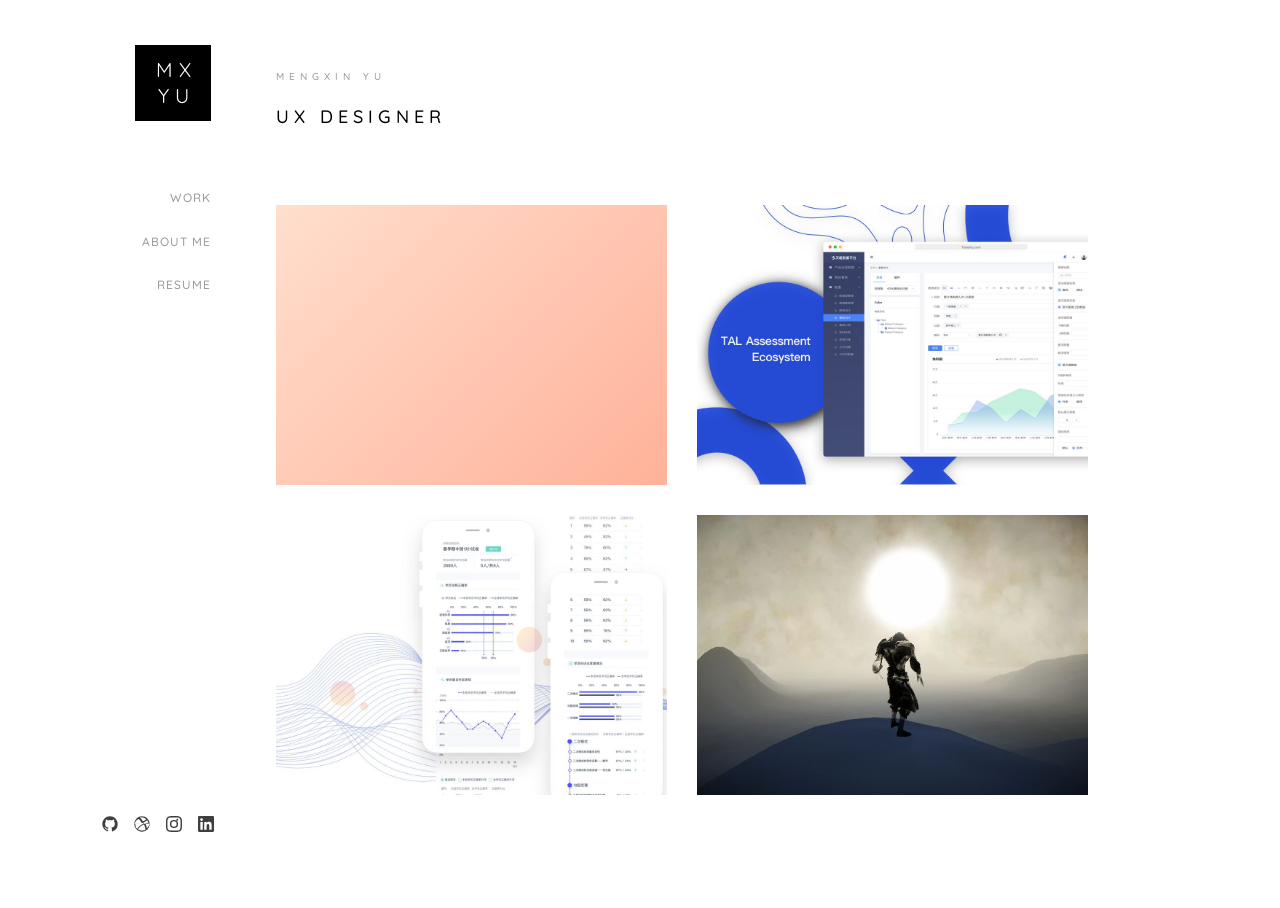
==== index.html @ b4f890c7 "Initial commit Static portfolio site: work grid, about, resume, and case studies (TAL Assessment Eco" ====
<!DOCTYPE HTML>
<html lang="en">
<head>
	<meta charset="utf-8">
	<meta name="viewport" content="width=device-width, initial-scale=1">
	<title>Mengxin Yu — UX Designer</title>
	<meta name="description" content="Mengxin Yu — UX Designer &amp; Researcher. Portfolio of product, UX and interaction design work.">
	<meta name="robots" content="noindex, nofollow">

	<!-- Open Graph / Twitter -->
	<meta property="og:title" content="Mengxin Yu — UX Designer">
	<meta property="og:site_name" content="Mengxin Yu">
	<meta property="og:description" content="Portfolio of product, UX and interaction design work.">
	<meta name="twitter:card" content="summary">

	<!--
		CRITICAL LOADER STYLES — inlined on purpose.
	
		Every ordinary stylesheet link blocks first paint. When the loader was
		styled by one, the curtain could not appear until the very resources it
		exists to cover had already downloaded — so a slow connection produced a
		long blank white screen and *then* a loading animation, which is exactly
		backwards. Inlining this means the loader paints on the first frame with
		no network dependency at all.
	
		This is only the resting appearance. The exit sequence and reduced-motion
		rules live in assets/css/preloader.css, which loads asynchronously below
		and is always in place long before the curtain lifts.
	-->
	<style>
	.preloader{position:fixed;top:0;left:0;right:0;bottom:0;z-index:9999;display:flex;
	flex-direction:column;align-items:center;justify-content:center;background:#fff;
	opacity:0;visibility:hidden}
	.js-loading .preloader{opacity:1;visibility:visible}
	.preloader__mark{margin-bottom:22px;font-family:"Quicksand",Arial,sans-serif;
	font-size:10px;font-weight:500;letter-spacing:5px;text-transform:uppercase;color:#9a9a9a}
	.preloader__track{position:relative;width:240px;max-width:60vw;height:1px;
	background:rgba(0,0,0,.09);overflow:hidden}
	.preloader__bar{position:absolute;top:0;right:0;bottom:0;left:0;background:#111;
	transform:scaleX(0);transform-origin:center}
	.preloader__sheen{position:absolute;top:0;right:0;bottom:0;left:0;
	background:linear-gradient(90deg,transparent,rgba(0,0,0,.28),transparent);
	transform:translateX(-100%);animation:preSheen 1.6s ease-in-out infinite}
	@keyframes preSheen{to{transform:translateX(100%)}}
	</style>
	<script>
		/* Runs before the body is parsed, so the curtain is visible on the very
		   first frame. Added by JS so a browser without it never sees a curtain
		   it has no way to dismiss. */
		document.documentElement.classList.add('js', 'js-loading');
	</script>

	<link rel="icon" href="assets/images/site/weblogo.png" type="image/png">

	<!-- preconnect speeds up the Google Fonts request that follows -->
	<link rel="preconnect" href="https://fonts.googleapis.com">
	<link rel="preconnect" href="https://fonts.gstatic.com" crossorigin>
	<link href="https://fonts.googleapis.com/css?family=Quicksand:300,400,500,700&display=swap" rel="stylesheet" media="print" onload="this.media='all';this.onload=null">
		<noscript><link href="https://fonts.googleapis.com/css?family=Quicksand:300,400,500,700&display=swap" rel="stylesheet"></noscript>

	<!--
		STYLES
		Removed vs. the original template:
		- animate.css (72KB)  -> replaced by assets/css/animations.css (~1KB,
		  only the 4 keyframes this site actually triggers from site.js)
		- icomoon.css + Font Awesome CDN -> replaced by inline SVG icons in the
		  footer below, so the site no longer depends on an icon font at all
		  (the icomoon font files were missing from the project anyway, which
		  is why the Instagram/LinkedIn icons weren't showing up)
		- flexslider.css -> this page has no slider, was dead weight
	-->
	<link rel="stylesheet" href="assets/css/preloader.css" media="print" onload="this.media='all';this.onload=null">
		<noscript><link rel="stylesheet" href="assets/css/preloader.css"></noscript>
	<link rel="stylesheet" href="assets/css/grid.css" media="print" onload="this.media='all';this.onload=null">
		<noscript><link rel="stylesheet" href="assets/css/grid.css"></noscript>
	<link rel="stylesheet" href="assets/css/animations.css" media="print" onload="this.media='all';this.onload=null">
		<noscript><link rel="stylesheet" href="assets/css/animations.css"></noscript>
	<link rel="stylesheet" href="assets/css/site-nav.css" media="print" onload="this.media='all';this.onload=null">
		<noscript><link rel="stylesheet" href="assets/css/site-nav.css"></noscript>
	<link rel="stylesheet" href="assets/css/home.css" media="print" onload="this.media='all';this.onload=null">
		<noscript><link rel="stylesheet" href="assets/css/home.css"></noscript>

	<!--
		The work-grid images are preloaded at high priority: they're the
		first thing on the page, and preloader.js waits for all of them
		before lifting the curtain, so fetching them early directly
		shortens how long the loader is on screen.
	-->
	<link rel="preload" as="image" href="assets/images/site/Tianshu.jpg">
	<link rel="preload" as="image" href="assets/images/site/Zhikang.jpg">
	<link rel="preload" as="image" href="assets/images/site/Houyi.jpg">

	<script src="assets/js/preloader.js" defer></script>
</head>
<body>
	<!-- Site-wide loading animation. Styles: assets/css/preloader.css
	     Behaviour: assets/js/preloader.js -->
	<div class="preloader" role="status" aria-label="Loading">
		<span class="preloader__mark">Mengxin Yu</span>
		<div class="preloader__track">
			<div class="preloader__bar"></div>
			<div class="preloader__sheen"></div>
		</div>
	</div>

	<div id="colorlib-page">

		<!-- ============ MOBILE TOP BAR ============
			Only visible below 768px. It gives the hamburger something to
			live in and lets the sidebar below it animate its own height,
			which is what makes the menu unfold downward instead of
			sliding in from the left. -->
		<div class="site-bar">
			<a class="site-bar__logo" href="index.html"><span>MX</span><span>Yu</span></a>
			<button type="button" class="js-colorlib-nav-toggle colorlib-nav-toggle"
			        aria-label="Toggle menu" aria-expanded="false" aria-controls="colorlib-aside"><i></i></button>
		</div>

		<!-- ============ SIDEBAR ============ -->
		<aside id="colorlib-aside" role="complementary" class="js-fullheight">
			<h1 id="colorlib-logo"><a href="index.html"><span>MX</span><span>Yu</span></a></h1>
			<nav id="colorlib-main-menu" role="navigation">
				<ul>
					<li><a href="index.html">Work</a></li>
					<li><a href="about.html">About Me</a></li>
					<li><a href="resume.html">Resume</a></li>
				</ul>
			</nav>

			<div class="colorlib-footer">
				<ul>
					<!-- icons are inline SVG: no icon font / external CDN request needed -->
					<li><a href="https://github.com/MengxinYuu" target="_blank" rel="noopener" aria-label="GitHub">
						<svg viewBox="0 0 24 24" width="16" height="16" fill="currentColor" aria-hidden="true"><path d="M12 .5C5.65.5.5 5.65.5 12c0 5.1 3.29 9.42 7.86 10.96.57.1.78-.25.78-.55 0-.27-.01-1.15-.02-2.09-3.2.7-3.88-1.36-3.88-1.36-.52-1.33-1.28-1.69-1.28-1.69-1.04-.71.08-.7.08-.7 1.15.08 1.76 1.18 1.76 1.18 1.03 1.75 2.7 1.25 3.36.96.1-.74.4-1.25.73-1.54-2.55-.29-5.24-1.28-5.24-5.68 0-1.25.45-2.28 1.18-3.08-.12-.29-.51-1.45.11-3.02 0 0 .96-.31 3.15 1.18a10.9 10.9 0 0 1 5.73 0c2.18-1.49 3.15-1.18 3.15-1.18.62 1.57.23 2.73.11 3.02.73.8 1.18 1.83 1.18 3.08 0 4.41-2.7 5.38-5.27 5.67.42.36.78 1.07.78 2.16 0 1.56-.01 2.82-.01 3.2 0 .3.2.66.79.55A11.5 11.5 0 0 0 23.5 12C23.5 5.65 18.35.5 12 .5Z"/></svg>
					</a></li>
					<li><a href="https://dribbble.com/mengxinyuu" target="_blank" rel="noopener" aria-label="Dribbble">
						<svg viewBox="0 0 24 24" width="16" height="16" fill="currentColor" aria-hidden="true"><path d="M12 .5C5.65.5.5 5.65.5 12S5.65 23.5 12 23.5 23.5 18.35 23.5 12 18.35.5 12 .5Zm7.6 5.44a10 10 0 0 1 2.2 6.14c-.32-.07-3.5-.71-6.72-.31-.07-.16-.13-.33-.2-.5-.2-.47-.42-.95-.65-1.4 3.55-1.45 5.16-3.5 5.37-3.93ZM12 2.1c2.4 0 4.6.87 6.3 2.31-.18.26-1.6 2.2-5.03 3.5C11.7 5.2 10 3 8.9 1.8A9.9 9.9 0 0 1 12 2.1Zm-4.7 2.5c1.06 1.15 2.7 3.3 4.2 5.94-5.3 1.4-9.98 1.38-10.47 1.38A10 10 0 0 1 7.3 4.6ZM2 12v-.3c.45 0 5.9.08 11.55-1.6.32.63.62 1.27.9 1.9-.16.05-.32.1-.47.16-5.85 1.9-8.96 7.06-9.22 7.5A9.9 9.9 0 0 1 2 12Zm10 9.9a9.9 9.9 0 0 1-6-2c.2-.42 2.6-5.03 9.03-7.3.02 0 .03-.01.05-.02 1.5 3.9 2.1 7.17 2.27 8.14A9.9 9.9 0 0 1 12 21.9Zm7.3-3.4c-.13-.8-.68-3.85-2.1-7.6 3.05-.48 5.72.31 6.05.42a10 10 0 0 1-3.95 7.18Z"/></svg>
					</a></li>
					<li><a href="https://www.instagram.com/mengxinyuu/" target="_blank" rel="noopener" aria-label="Instagram">
						<svg viewBox="0 0 24 24" width="16" height="16" fill="currentColor" aria-hidden="true"><path d="M12 2.16c3.2 0 3.58.01 4.85.07 1.17.05 1.8.25 2.23.41.56.22.96.48 1.38.9.42.42.68.82.9 1.38.16.42.36 1.06.41 2.23.06 1.27.07 1.65.07 4.85s-.01 3.58-.07 4.85c-.05 1.17-.25 1.8-.41 2.23-.22.56-.48.96-.9 1.38-.42.42-.82.68-1.38.9-.42.16-1.06.36-2.23.41-1.27.06-1.65.07-4.85.07s-3.58-.01-4.85-.07c-1.17-.05-1.8-.25-2.23-.41a3.7 3.7 0 0 1-1.38-.9 3.7 3.7 0 0 1-.9-1.38c-.16-.42-.36-1.06-.41-2.23-.06-1.27-.07-1.65-.07-4.85s.01-3.58.07-4.85c.05-1.17.25-1.8.41-2.23.22-.56.48-.96.9-1.38.42-.42.82-.68 1.38-.9.42-.16 1.06-.36 2.23-.41 1.27-.06 1.65-.07 4.85-.07ZM12 0C8.74 0 8.33.01 7.05.07 5.78.13 4.9.33 4.14.63c-.79.3-1.46.72-2.13 1.38A5.9 5.9 0 0 0 .63 4.14c-.3.76-.5 1.64-.56 2.91C.01 8.33 0 8.74 0 12s.01 3.67.07 4.95c.06 1.27.26 2.15.56 2.91.3.79.72 1.46 1.38 2.13.66.66 1.34 1.08 2.13 1.38.76.3 1.64.5 2.91.56C8.33 23.99 8.74 24 12 24s3.67-.01 4.95-.07c1.27-.06 2.15-.26 2.91-.56.79-.3 1.46-.72 2.13-1.38.66-.66 1.08-1.34 1.38-2.13.3-.76.5-1.64.56-2.91.06-1.28.07-1.69.07-4.95s-.01-3.67-.07-4.95c-.06-1.27-.26-2.15-.56-2.91a5.9 5.9 0 0 0-1.38-2.13A5.9 5.9 0 0 0 19.86.63c-.76-.3-1.64-.5-2.91-.56C15.67.01 15.26 0 12 0Zm0 5.84A6.16 6.16 0 1 0 18.16 12 6.16 6.16 0 0 0 12 5.84Zm0 10.16A4 4 0 1 1 16 12a4 4 0 0 1-4 4Zm6.41-10.4a1.44 1.44 0 1 1-1.44-1.44 1.44 1.44 0 0 1 1.44 1.44Z"/></svg>
					</a></li>
					<li><a href="https://www.linkedin.com/in/mengxin-yu-1733b415a/" target="_blank" rel="noopener" aria-label="LinkedIn">
						<svg viewBox="0 0 24 24" width="16" height="16" fill="currentColor" aria-hidden="true"><path d="M22.23 0H1.77C.79 0 0 .77 0 1.73v20.54C0 23.23.79 24 1.77 24h20.46c.98 0 1.77-.77 1.77-1.73V1.73C24 .77 23.21 0 22.23 0ZM7.12 20.45H3.56V9h3.56ZM5.34 7.43a2.06 2.06 0 1 1 0-4.12 2.06 2.06 0 0 1 0 4.12ZM20.45 20.45h-3.55v-5.57c0-1.33-.02-3.04-1.85-3.04-1.86 0-2.14 1.45-2.14 2.94v5.67H9.36V9h3.4v1.56h.05c.48-.9 1.64-1.85 3.38-1.85 3.6 0 4.26 2.37 4.26 5.46Z"/></svg>
					</a></li>
				</ul>
			</div>
		</aside>

		<!-- ============ MAIN: WORK GRID ============ -->
		<div id="colorlib-main">
			<div class="colorlib-work">
				<div class="container-fluid">
					<div class="row">
						<div class="col-md-5 col-md-offset-2 col-md-pull-2">
							<span class="heading-meta">Mengxin Yu</span>
							<h2 class="colorlib-heading animate-box" data-animate-effect="fadeInLeft">UX designer</h2>
						</div>
					</div>
					<div class="row">
						<div class="col-md-5 animate-box">
							<a class="project" href="work/airbnb-messaging.html" style="background-image: linear-gradient(135deg, #ffdfcd, #ffb199);">
								<div class="desc">
									<div class="con">
										<h3>Airbnb Messaging</h3>
										<span># Experience Design</span>
									</div>
								</div>
							</a>
						</div>
						<div class="col-md-5 animate-box">
							<a class="project" href="work/tal.html" style="background-image: url(assets/images/site/Tianshu.jpg);">
								<div class="desc">
									<div class="con">
										<h3>TAL Assessment Ecosystem</h3>
										<span># System Design</span>
									</div>
								</div>
							</a>
						</div>
						<div class="col-md-5 animate-box">
							<div class="project is-placeholder" style="background-image: url(assets/images/site/Zhikang.jpg);">
								<div class="desc">
									<div class="con">
										<h3>Student Assessment Tool for Zhikang</h3>
										<span>Under Construction. See you soon!</span>
									</div>
								</div>
							</div>
						</div>
						<div class="col-md-5 animate-box">
							<a class="project" href="work/houyi.html" style="background-image: url(assets/images/site/Houyi.jpg);">
								<div class="desc">
									<div class="con">
										<h3>Houyi and Ten Suns</h3>
										<span># VR game design</span>
									</div>
								</div>
							</a>
						</div>
					</div>
				</div>
			</div>
		</div>
	</div>

	<!--
		SCRIPTS
		`defer` on every script means the browser can keep parsing
		and painting the HTML instead of stopping to fetch/run each
		script — meaningfully faster first paint, and safe here
		since none of these need to run before the DOM exists.

		Removed vs. the original: modernizr, respond.js (IE9 support,
		not relevant to any browser this site needs to support today),
		jquery.flexslider-min.js and sticky-kit.min.js (this page has
		no slider and no sticky sidebar, so both were unused dead code).
	-->
	<script src="assets/js/site.js" defer></script>
</body>
</html>
---- assets/css/preloader.css ----
/* =========================================================================
 * preloader.css
 *
 * The single loading animation for every page on the site.
 *
 * Replaces three unrelated mechanisms that were running before:
 *   - work/houyi.html   a black curtain with a spinning pink ring, plus
 *                       the Pace.js library driving a second progress bar
 *   - index.html        a bespoke "hold the work grid until its images
 *                       decode" fade
 *   - everything else   nothing at all
 *
 * Design
 *   A single hairline rule on white. It grows outward from the centre in
 *   step with real load progress, with a soft highlight travelling along
 *   it so the animation still reads as alive when progress stalls. When
 *   loading completes the line runs out to the full width of the viewport
 *   and the curtain lifts.
 *
 *   Everything animates transform and opacity only — both composited on
 *   the GPU — so the loader never competes with the page it's waiting for.
 * ========================================================================= */

:root {
  --pre-bg: #ffffff;
  --pre-ink: #111111;
  --pre-track: rgba(0, 0, 0, 0.09);
  --pre-width: 240px;
  /* Slow, confident deceleration. Shared by the line growth and the exit
     so the whole sequence has one sense of motion. */
  --pre-ease: cubic-bezier(0.16, 1, 0.3, 1);
}

.preloader {
  position: fixed;
  top: 0;
  left: 0;
  right: 0;
  bottom: 0;
  z-index: 9999;
  display: flex;
  flex-direction: column;
  align-items: center;
  justify-content: center;
  background: var(--pre-bg);

  /* Hidden unless the inline <head> script has flagged the document as
     loading. If JavaScript is disabled or fails before that point, the
     curtain never shows and the page is simply usable. */
  opacity: 0;
  visibility: hidden;
  pointer-events: none;
}

.js-loading .preloader {
  opacity: 1;
  visibility: visible;
  pointer-events: auto;
}

/* --- wordmark -------------------------------------------------------- */
.preloader__mark {
  margin-bottom: 22px;
  font-family: "Quicksand", Arial, sans-serif;
  font-size: 10px;
  font-weight: 500;
  letter-spacing: 5px;
  text-transform: uppercase;
  color: #9a9a9a;

  /* Drifts up into place rather than appearing flat — the only vertical
     movement in the sequence, which gives the line something to sit
     against. */
  opacity: 0;
  transform: translateY(6px);
  animation: preMarkIn 0.7s var(--pre-ease) 0.1s forwards;
}

@keyframes preMarkIn {
  to { opacity: 1; transform: translateY(0); }
}

/* --- the line -------------------------------------------------------- */
.preloader__track {
  position: relative;
  width: var(--pre-width);
  max-width: 60vw;
  height: 1px;
  background: var(--pre-track);
  overflow: hidden;
}

/* Grows from the centre outward. scaleX against a centre origin keeps
   this on the compositor; animating `width` would relayout every frame. */
.preloader__bar {
  position: absolute;
  top: 0;
  right: 0;
  bottom: 0;
  left: 0;
  background: var(--pre-ink);
  transform: scaleX(0);
  transform-origin: center;
  will-change: transform;
}

/* A highlight sweeping the full track, independent of progress. Without
   it a slow asset makes the loader look frozen; with it there is always
   motion, but nothing that misrepresents how far along the load is. */
.preloader__sheen {
  position: absolute;
  top: 0;
  right: 0;
  bottom: 0;
  left: 0;
  background: linear-gradient(90deg,
              transparent 0%,
              rgba(0, 0, 0, 0.28) 50%,
              transparent 100%);
  transform: translateX(-100%);
  animation: preSheen 1.6s ease-in-out infinite;
}

@keyframes preSheen {
  to { transform: translateX(100%); }
}

/* --- exit ------------------------------------------------------------ */
/* The line runs out past the edges of the screen, then the curtain fades.
   Letting it leave *through* the viewport rather than just vanishing is
   what makes the handover to the page feel deliberate. */
.preloader.is-done .preloader__track {
  transition: width 0.62s var(--pre-ease), max-width 0.62s var(--pre-ease);
  width: 100vw;
  max-width: 100vw;
}

.preloader.is-done .preloader__sheen {
  animation: none;
  opacity: 0;
}

.preloader.is-done .preloader__mark {
  transition: opacity 0.3s ease, transform 0.45s var(--pre-ease);
  opacity: 0;
  transform: translateY(-6px);
}

.preloader.is-done {
  transition: opacity 0.45s ease 0.28s, visibility 0s linear 0.73s;
  opacity: 0;
  visibility: hidden;
  pointer-events: none;
}

/* --- failsafe --------------------------------------------------------
 * If preloader.js never runs — network error, parse error, blocked
 * script — nothing would remove the curtain and the site would be a blank
 * white screen. This hides it unconditionally after 6s using CSS alone,
 * so a broken script degrades to a slow start rather than a dead page.
 * ------------------------------------------------------------------- */
.js-loading .preloader {
  animation: preFailsafe 0s linear 6s forwards;
}

@keyframes preFailsafe {
  to { opacity: 0; visibility: hidden; pointer-events: none; }
}

/* --- reduced motion --------------------------------------------------
 * The loader still appears and still leaves — it just does so without
 * travel or looping movement, which is the part that causes trouble for
 * motion-sensitive users.
 * ------------------------------------------------------------------- */
@media (prefers-reduced-motion: reduce) {
  .preloader__mark {
    opacity: 1;
    transform: none;
    animation: none;
  }

  .preloader__sheen {
    animation: none;
    opacity: 0;
  }

  .preloader.is-done .preloader__track {
    transition: none;
  }

  .preloader.is-done {
    transition: opacity 0.2s linear, visibility 0s linear 0.2s;
  }
}
---- assets/css/preloader.css ----
/* =========================================================================
 * preloader.css
 *
 * The single loading animation for every page on the site.
 *
 * Replaces three unrelated mechanisms that were running before:
 *   - work/houyi.html   a black curtain with a spinning pink ring, plus
 *                       the Pace.js library driving a second progress bar
 *   - index.html        a bespoke "hold the work grid until its images
 *                       decode" fade
 *   - everything else   nothing at all
 *
 * Design
 *   A single hairline rule on white. It grows outward from the centre in
 *   step with real load progress, with a soft highlight travelling along
 *   it so the animation still reads as alive when progress stalls. When
 *   loading completes the line runs out to the full width of the viewport
 *   and the curtain lifts.
 *
 *   Everything animates transform and opacity only — both composited on
 *   the GPU — so the loader never competes with the page it's waiting for.
 * ========================================================================= */

:root {
  --pre-bg: #ffffff;
  --pre-ink: #111111;
  --pre-track: rgba(0, 0, 0, 0.09);
  --pre-width: 240px;
  /* Slow, confident deceleration. Shared by the line growth and the exit
     so the whole sequence has one sense of motion. */
  --pre-ease: cubic-bezier(0.16, 1, 0.3, 1);
}

.preloader {
  position: fixed;
  top: 0;
  left: 0;
  right: 0;
  bottom: 0;
  z-index: 9999;
  display: flex;
  flex-direction: column;
  align-items: center;
  justify-content: center;
  background: var(--pre-bg);

  /* Hidden unless the inline <head> script has flagged the document as
     loading. If JavaScript is disabled or fails before that point, the
     curtain never shows and the page is simply usable. */
  opacity: 0;
  visibility: hidden;
  pointer-events: none;
}

.js-loading .preloader {
  opacity: 1;
  visibility: visible;
  pointer-events: auto;
}

/* --- wordmark -------------------------------------------------------- */
.preloader__mark {
  margin-bottom: 22px;
  font-family: "Quicksand", Arial, sans-serif;
  font-size: 10px;
  font-weight: 500;
  letter-spacing: 5px;
  text-transform: uppercase;
  color: #9a9a9a;

  /* Drifts up into place rather than appearing flat — the only vertical
     movement in the sequence, which gives the line something to sit
     against. */
  opacity: 0;
  transform: translateY(6px);
  animation: preMarkIn 0.7s var(--pre-ease) 0.1s forwards;
}

@keyframes preMarkIn {
  to { opacity: 1; transform: translateY(0); }
}

/* --- the line -------------------------------------------------------- */
.preloader__track {
  position: relative;
  width: var(--pre-width);
  max-width: 60vw;
  height: 1px;
  background: var(--pre-track);
  overflow: hidden;
}

/* Grows from the centre outward. scaleX against a centre origin keeps
   this on the compositor; animating `width` would relayout every frame. */
.preloader__bar {
  position: absolute;
  top: 0;
  right: 0;
  bottom: 0;
  left: 0;
  background: var(--pre-ink);
  transform: scaleX(0);
  transform-origin: center;
  will-change: transform;
}

/* A highlight sweeping the full track, independent of progress. Without
   it a slow asset makes the loader look frozen; with it there is always
   motion, but nothing that misrepresents how far along the load is. */
.preloader__sheen {
  position: absolute;
  top: 0;
  right: 0;
  bottom: 0;
  left: 0;
  background: linear-gradient(90deg,
              transparent 0%,
              rgba(0, 0, 0, 0.28) 50%,
              transparent 100%);
  transform: translateX(-100%);
  animation: preSheen 1.6s ease-in-out infinite;
}

@keyframes preSheen {
  to { transform: translateX(100%); }
}

/* --- exit ------------------------------------------------------------ */
/* The line runs out past the edges of the screen, then the curtain fades.
   Letting it leave *through* the viewport rather than just vanishing is
   what makes the handover to the page feel deliberate. */
.preloader.is-done .preloader__track {
  transition: width 0.62s var(--pre-ease), max-width 0.62s var(--pre-ease);
  width: 100vw;
  max-width: 100vw;
}

.preloader.is-done .preloader__sheen {
  animation: none;
  opacity: 0;
}

.preloader.is-done .preloader__mark {
  transition: opacity 0.3s ease, transform 0.45s var(--pre-ease);
  opacity: 0;
  transform: translateY(-6px);
}

.preloader.is-done {
  transition: opacity 0.45s ease 0.28s, visibility 0s linear 0.73s;
  opacity: 0;
  visibility: hidden;
  pointer-events: none;
}

/* --- failsafe --------------------------------------------------------
 * If preloader.js never runs — network error, parse error, blocked
 * script — nothing would remove the curtain and the site would be a blank
 * white screen. This hides it unconditionally after 6s using CSS alone,
 * so a broken script degrades to a slow start rather than a dead page.
 * ------------------------------------------------------------------- */
.js-loading .preloader {
  animation: preFailsafe 0s linear 6s forwards;
}

@keyframes preFailsafe {
  to { opacity: 0; visibility: hidden; pointer-events: none; }
}

/* --- reduced motion --------------------------------------------------
 * The loader still appears and still leaves — it just does so without
 * travel or looping movement, which is the part that causes trouble for
 * motion-sensitive users.
 * ------------------------------------------------------------------- */
@media (prefers-reduced-motion: reduce) {
  .preloader__mark {
    opacity: 1;
    transform: none;
    animation: none;
  }

  .preloader__sheen {
    animation: none;
    opacity: 0;
  }

  .preloader.is-done .preloader__track {
    transition: none;
  }

  .preloader.is-done {
    transition: opacity 0.2s linear, visibility 0s linear 0.2s;
  }
}
---- assets/css/grid.css ----
/* =========================================================================
 * grid.css
 *
 * Replaces vendor/bootstrap.css on index.html and about.html.
 *
 * Those two pages used exactly eight Bootstrap classes — row,
 * container-fluid, img-responsive, col-md-4/5/6/11, col-sm-6,
 * col-md-offset-2 and col-md-pull-2 — and were downloading 131KB of
 * framework to get them. This file is the same grid behaviour in ~2KB.
 *
 * Bootstrap 3's 12-column model and 768px / 992px breakpoints are
 * reproduced exactly, so the existing markup needs no changes.
 * ========================================================================= */

*,
*::before,
*::after {
  -webkit-box-sizing: border-box;
  box-sizing: border-box;
}

.container-fluid {
  width: 100%;
  padding-right: 15px;
  padding-left: 15px;
  margin-right: auto;
  margin-left: auto;
}

/* Bootstrap's float-based row/clearfix. Kept as floats rather than
   modernised to flex or grid because several rules in home.css and
   about.css (.blog-entry, .about-img) rely on float behaviour. */
.row {
  margin-right: -15px;
  margin-left: -15px;
}

.row::before,
.row::after {
  display: table;
  content: " ";
}

.row::after {
  clear: both;
}

/* --- column base ---------------------------------------------------- */
[class*="col-md-"],
[class*="col-sm-"] {
  position: relative;
  min-height: 1px;
  padding-right: 15px;
  padding-left: 15px;
}

/* Below the smallest breakpoint every column is full width, which is
   what Bootstrap does with col-md-* / col-sm-* too. */
[class*="col-md-"],
[class*="col-sm-"] {
  width: 100%;
}

/* --- >= 768px (Bootstrap's `sm`) ------------------------------------ */
@media (min-width: 768px) {
  [class*="col-sm-"] {
    float: left;
  }

  .col-sm-6 { width: 50%; }
}

/* --- >= 992px (Bootstrap's `md`) ------------------------------------ */
@media (min-width: 992px) {
  [class*="col-md-"] {
    float: left;
  }

  .col-md-4  { width: 33.33333333%; }
  .col-md-5  { width: 41.66666667%; }
  .col-md-6  { width: 50%; }
  .col-md-11 { width: 91.66666667%; }

  .col-md-offset-2 { margin-left: 16.66666667%; }
  .col-md-pull-2   { right: 16.66666667%; }
}

/* --- images --------------------------------------------------------- */
.img-responsive {
  display: block;
  max-width: 100%;
  height: auto;
}

/* A sensible global default so no image can ever force a horizontal
   scrollbar — Bootstrap didn't do this, and it was the reason a few
   wide screenshots overflowed on small screens. */
img {
  max-width: 100%;
}
---- assets/css/grid.css ----
/* =========================================================================
 * grid.css
 *
 * Replaces vendor/bootstrap.css on index.html and about.html.
 *
 * Those two pages used exactly eight Bootstrap classes — row,
 * container-fluid, img-responsive, col-md-4/5/6/11, col-sm-6,
 * col-md-offset-2 and col-md-pull-2 — and were downloading 131KB of
 * framework to get them. This file is the same grid behaviour in ~2KB.
 *
 * Bootstrap 3's 12-column model and 768px / 992px breakpoints are
 * reproduced exactly, so the existing markup needs no changes.
 * ========================================================================= */

*,
*::before,
*::after {
  -webkit-box-sizing: border-box;
  box-sizing: border-box;
}

.container-fluid {
  width: 100%;
  padding-right: 15px;
  padding-left: 15px;
  margin-right: auto;
  margin-left: auto;
}

/* Bootstrap's float-based row/clearfix. Kept as floats rather than
   modernised to flex or grid because several rules in home.css and
   about.css (.blog-entry, .about-img) rely on float behaviour. */
.row {
  margin-right: -15px;
  margin-left: -15px;
}

.row::before,
.row::after {
  display: table;
  content: " ";
}

.row::after {
  clear: both;
}

/* --- column base ---------------------------------------------------- */
[class*="col-md-"],
[class*="col-sm-"] {
  position: relative;
  min-height: 1px;
  padding-right: 15px;
  padding-left: 15px;
}

/* Below the smallest breakpoint every column is full width, which is
   what Bootstrap does with col-md-* / col-sm-* too. */
[class*="col-md-"],
[class*="col-sm-"] {
  width: 100%;
}

/* --- >= 768px (Bootstrap's `sm`) ------------------------------------ */
@media (min-width: 768px) {
  [class*="col-sm-"] {
    float: left;
  }

  .col-sm-6 { width: 50%; }
}

/* --- >= 992px (Bootstrap's `md`) ------------------------------------ */
@media (min-width: 992px) {
  [class*="col-md-"] {
    float: left;
  }

  .col-md-4  { width: 33.33333333%; }
  .col-md-5  { width: 41.66666667%; }
  .col-md-6  { width: 50%; }
  .col-md-11 { width: 91.66666667%; }

  .col-md-offset-2 { margin-left: 16.66666667%; }
  .col-md-pull-2   { right: 16.66666667%; }
}

/* --- images --------------------------------------------------------- */
.img-responsive {
  display: block;
  max-width: 100%;
  height: auto;
}

/* A sensible global default so no image can ever force a horizontal
   scrollbar — Bootstrap didn't do this, and it was the reason a few
   wide screenshots overflowed on small screens. */
img {
  max-width: 100%;
}
---- assets/css/animations.css ----
/* =======================================================
 * animations.css
 *
 * Minimal replacement for the old vendor "animate.css" file.
 * animate.css shipped ~130 keyframes and weighed ~71KB, but this
 * site only ever uses 4 of them (fadeIn, fadeInLeft, fadeInRight,
 * fadeInUp), triggered by main.js adding these class names as
 * elements scroll into view. This file defines just those 4,
 * at a fraction of the size.
 * ======================================================= */

.animated {
  animation-duration: 1s;
  animation-fill-mode: both;
}

@keyframes fadeIn {
  from { opacity: 0; }
  to   { opacity: 1; }
}
.fadeIn { animation-name: fadeIn; }

@keyframes fadeInUp {
  from { opacity: 0; transform: translate3d(0, 40px, 0); }
  to   { opacity: 1; transform: translate3d(0, 0, 0); }
}
.fadeInUp { animation-name: fadeInUp; }

@keyframes fadeInLeft {
  from { opacity: 0; transform: translate3d(-40px, 0, 0); }
  to   { opacity: 1; transform: translate3d(0, 0, 0); }
}
.fadeInLeft { animation-name: fadeInLeft; }

@keyframes fadeInRight {
  from { opacity: 0; transform: translate3d(40px, 0, 0); }
  to   { opacity: 1; transform: translate3d(0, 0, 0); }
}
.fadeInRight { animation-name: fadeInRight; }

/* respect users who've asked the OS for reduced motion */
@media (prefers-reduced-motion: reduce) {
  .animated {
    animation: none !important;
    opacity: 1 !important;
    transform: none !important;
  }
}
---- assets/css/animations.css ----
/* =======================================================
 * animations.css
 *
 * Minimal replacement for the old vendor "animate.css" file.
 * animate.css shipped ~130 keyframes and weighed ~71KB, but this
 * site only ever uses 4 of them (fadeIn, fadeInLeft, fadeInRight,
 * fadeInUp), triggered by main.js adding these class names as
 * elements scroll into view. This file defines just those 4,
 * at a fraction of the size.
 * ======================================================= */

.animated {
  animation-duration: 1s;
  animation-fill-mode: both;
}

@keyframes fadeIn {
  from { opacity: 0; }
  to   { opacity: 1; }
}
.fadeIn { animation-name: fadeIn; }

@keyframes fadeInUp {
  from { opacity: 0; transform: translate3d(0, 40px, 0); }
  to   { opacity: 1; transform: translate3d(0, 0, 0); }
}
.fadeInUp { animation-name: fadeInUp; }

@keyframes fadeInLeft {
  from { opacity: 0; transform: translate3d(-40px, 0, 0); }
  to   { opacity: 1; transform: translate3d(0, 0, 0); }
}
.fadeInLeft { animation-name: fadeInLeft; }

@keyframes fadeInRight {
  from { opacity: 0; transform: translate3d(40px, 0, 0); }
  to   { opacity: 1; transform: translate3d(0, 0, 0); }
}
.fadeInRight { animation-name: fadeInRight; }

/* respect users who've asked the OS for reduced motion */
@media (prefers-reduced-motion: reduce) {
  .animated {
    animation: none !important;
    opacity: 1 !important;
    transform: none !important;
  }
}
---- assets/css/site-nav.css ----
/* =========================================================================
 * site-nav.css
 *
 * The sidebar + mobile navigation for the two top-level pages
 * (index.html, about.html).
 *
 * This file used to exist twice: home.css and about.css each carried a
 * byte-for-byte copy of ~440 lines of sidebar rules, so any nav tweak had
 * to be made in two places and inevitably drifted. Both copies are gone;
 * this is now the only definition.
 *
 * Layout model
 *   > 768px  Fixed sidebar down the left, content column to its right.
 *            Unchanged from the original design.
 *   <= 768px The sidebar becomes a full-width panel that DROPS DOWN from a
 *            slim fixed top bar. Previously it slid in from the left and
 *            shoved the entire page sideways, which is awkward one-handed
 *            and caused a horizontal scroll on narrow screens.
 * ========================================================================= */

:root {
  --nav-accent: #F75940;
  --nav-bar-height: 58px;
  --nav-ease: cubic-bezier(0.22, 0.61, 0.36, 1);
}

/* -------------------------------------------------------------------------
 * 1. Page shell
 * ---------------------------------------------------------------------- */
#colorlib-page {
  width: 100%;
  position: relative;
  overflow-x: hidden;
}

/* -------------------------------------------------------------------------
 * 2. Sidebar (desktop)
 * ---------------------------------------------------------------------- */
#colorlib-aside {
  padding: 3em 3em 40px;
  width: 20%;
  position: fixed;
  top: 0;
  bottom: 0;
  left: 0;
  overflow-y: auto;
  z-index: 1001;
  background: #fff;
  transition: transform 0.4s var(--nav-ease);
}

@media screen and (max-width: 1200px) {
  #colorlib-aside { width: 30%; }
}

#colorlib-aside #colorlib-logo {
  text-align: right;
  font-weight: 400;
  font-size: 22px;
  text-transform: uppercase;
  margin-bottom: 3em;
  display: block;
  width: 100%;
}

/* A true square: fixed equal width and height with the two lines centred
   inside, rather than a padded inline-block whose proportions drift with
   the font. */
#colorlib-aside #colorlib-logo a {
  display: inline-flex;
  flex-direction: column;
  align-items: center;
  justify-content: center;
  width: 76px;
  height: 76px;
  background: #000;
  color: #fff;
  font-size: 20px;
  line-height: 1.3;
  /* Without this the browser's default link underline draws across both
     letter pairs. */
  text-decoration: none;
}

#colorlib-aside #colorlib-logo a:hover,
#colorlib-aside #colorlib-logo a:focus {
  text-decoration: none;
}

#colorlib-aside #colorlib-logo a span {
  display: block;
  letter-spacing: 6px;
  /* letter-spacing appends a trailing gap after the final glyph, which
     drags the pair visually left of centre; the matching indent puts it
     back. */
  text-indent: 6px;
  text-decoration: none;
}

/* --- menu ---------------------------------------------------------- */
#colorlib-aside #colorlib-main-menu {
  margin-bottom: 3em;
}

#colorlib-aside #colorlib-main-menu ul {
  text-align: right;
  margin: 0;
  padding: 0;
  list-style: none;
}

#colorlib-aside #colorlib-main-menu ul li {
  /* The rhythm between items now comes entirely from this margin. It
     used to come from 10px of vertical padding on the link itself, which
     enlarged each link's hit area into a band well below its text. */
  margin: 0 0 22px 0;
  padding: 0;
  list-style: none;
  font-size: 12px;
  font-weight: 500;
  text-transform: uppercase;
  letter-spacing: 1px;
}

#colorlib-aside #colorlib-main-menu ul li a {
  position: relative;
  display: inline-block;
  /* Grey by default, black on hover — the menu should sit quietly behind
     the work, not compete with it. */
  color: rgba(0, 0, 0, 0.4);
  text-decoration: none;
  padding: 0;
  font-family: "Quicksand", Arial, sans-serif;
  transition: color 0.3s var(--nav-ease);
}

/* Underline wipes in from the right, matching the sidebar's right-aligned
   text. The case-study nav uses the same affordance mirrored. */
#colorlib-aside #colorlib-main-menu ul li a::after {
  content: '';
  position: absolute;
  height: 1px;
  bottom: -4px;
  left: 0;
  right: 0;
  background-color: #000;
  transform: scaleX(0);
  transform-origin: right center;
  transition: transform 0.3s cubic-bezier(0.175, 0.885, 0.32, 1.275);
}

#colorlib-aside #colorlib-main-menu ul li a:hover,
#colorlib-aside #colorlib-main-menu ul li a:focus {
  color: #000;
}

#colorlib-aside #colorlib-main-menu ul li a:hover::after,
#colorlib-aside #colorlib-main-menu ul li a:focus::after {
  transform: scaleX(1);
}

#colorlib-aside #colorlib-main-menu ul li.colorlib-active a {
  color: #000;
}

#colorlib-aside #colorlib-main-menu ul li.colorlib-active a::after {
  transform: scaleX(1);
}

/* --- footer / social ----------------------------------------------- */
/* Pinned to the bottom of the sidebar with 40px of clearance, rather
   than floating directly under the menu. */
#colorlib-aside .colorlib-footer {
  position: absolute;
  bottom: 40px;
  right: 1.5em;
  left: 1.5em;
  padding: 0 20px;
  text-align: right;
  font-size: 15px;
  font-weight: 400;
  color: rgba(0, 0, 0, 0.6);
}

#colorlib-aside .colorlib-footer ul {
  padding: 0;
  margin: 0 0 20px 0;
  list-style: none;
}

#colorlib-aside .colorlib-footer ul li {
  display: inline-block;
  margin-left: 12px;
  list-style: none;
}

#colorlib-aside .colorlib-footer ul li a {
  display: inline-flex;
  color: #000;
  opacity: 0.75;
  transition: opacity 0.25s var(--nav-ease), color 0.25s var(--nav-ease);
}

#colorlib-aside .colorlib-footer ul li a:hover,
#colorlib-aside .colorlib-footer ul li a:focus {
  color: var(--nav-accent);
  opacity: 1;
}

/* -------------------------------------------------------------------------
 * 3. Content column (desktop)
 * ---------------------------------------------------------------------- */
#colorlib-main {
  width: 80%;
  float: right;
}

@media screen and (max-width: 1200px) {
  #colorlib-main { width: 70%; }
}

/* -------------------------------------------------------------------------
 * 4. Mobile top bar
 *
 * Only rendered below the breakpoint. It holds the logo and the hamburger
 * so that the panel underneath has nothing pinned to it and can animate
 * its own height freely.
 * ---------------------------------------------------------------------- */
.site-bar {
  display: none; /* desktop */
  position: fixed;
  top: 0;
  left: 0;
  right: 0;
  z-index: 1002;
  height: var(--nav-bar-height);
  align-items: center;
  justify-content: space-between;
  padding: 0 14px;
  background: rgba(255, 255, 255, 0.95);
  -webkit-backdrop-filter: saturate(180%) blur(12px);
  backdrop-filter: saturate(180%) blur(12px);
  box-shadow: 0 1px 10px rgba(0, 0, 0, 0.08);
}

.site-bar__logo {
  display: inline-block;
  padding: 5px 9px;
  font-size: 13px;
  line-height: 1.15;
  letter-spacing: 1px;
  text-transform: uppercase;
  color: #fff;
  background: #000;
  text-decoration: none;
}

.site-bar__logo span {
  display: block;
}

/* -------------------------------------------------------------------------
 * 5. Hamburger
 * ---------------------------------------------------------------------- */
.colorlib-nav-toggle {
  display: none; /* desktop */
  position: relative;
  width: 44px;
  height: 44px;
  padding: 0;
  border: 0;
  background: transparent;
  cursor: pointer;
}

.colorlib-nav-toggle i,
.colorlib-nav-toggle i::before,
.colorlib-nav-toggle i::after {
  position: absolute;
  left: 50%;
  width: 26px;
  height: 2px;
  margin-left: -13px;
  background: #000;
  transition: transform 0.35s var(--nav-ease),
              background 0.2s linear,
              top 0.35s var(--nav-ease);
}

.colorlib-nav-toggle i {
  top: 50%;
  margin-top: -1px;
  display: block;
}

.colorlib-nav-toggle i::before,
.colorlib-nav-toggle i::after {
  content: '';
  margin-left: -13px;
}

.colorlib-nav-toggle i::before { top: -8px; }
.colorlib-nav-toggle i::after  { top: 8px; }

.colorlib-nav-toggle.active i {
  background: transparent;
}

.colorlib-nav-toggle.active i::before {
  top: 0;
  transform: rotate(45deg);
}

.colorlib-nav-toggle.active i::after {
  top: 0;
  transform: rotate(-45deg);
}

/* -------------------------------------------------------------------------
 * 6. Mobile layout — the drop-down panel
 * ---------------------------------------------------------------------- */
@media screen and (max-width: 768px) {

  .site-bar,
  .colorlib-nav-toggle {
    display: flex;
  }

  #colorlib-main {
    width: 100%;
    float: none;
    padding-top: var(--nav-bar-height);
  }

  #colorlib-aside {
    /* Anchored under the bar and revealed by growing its height, so the
       menu unfolds downward. The old rule translated it in from
       `translateX(-270px)`; that is what made the panel arrive from the
       side and drag the page with it. */
    top: var(--nav-bar-height);
    bottom: auto;
    left: 0;
    right: 0;
    width: 100%;
    transform: none;
    z-index: 1001;

    max-height: 0;
    padding: 0 24px;
    overflow: hidden;
    opacity: 0;
    visibility: hidden;
    box-shadow: 0 10px 24px rgba(0, 0, 0, 0.09);
    transition: max-height 0.42s var(--nav-ease),
                padding 0.42s var(--nav-ease),
                opacity 0.28s var(--nav-ease),
                visibility 0s linear 0.42s;
  }

  /* `body.offcanvas` is the open state, kept from the original markup so
     the class name in site.js stays meaningful. */
  body.offcanvas #colorlib-aside {
    max-height: calc(100vh - var(--nav-bar-height));
    padding: 24px 24px 32px;
    overflow-y: auto;
    opacity: 1;
    visibility: visible;
    transition: max-height 0.45s var(--nav-ease),
                padding 0.45s var(--nav-ease),
                opacity 0.28s var(--nav-ease) 0.05s,
                visibility 0s linear 0s;
  }

  /* The panel has its own bar, so the sidebar's desktop logo is redundant. */
  #colorlib-aside #colorlib-logo {
    display: none;
  }

  /* Left-align the menu on mobile: right-aligned text next to a
     left-aligned hamburger reads as two unrelated elements. */
  #colorlib-aside #colorlib-main-menu ul,
  #colorlib-aside .colorlib-footer {
    text-align: left;
  }

  /* The panel's height is animated, so the footer has to sit in normal
     flow here — absolutely positioning it against a collapsing box would
     leave it floating over the menu items mid-transition. */
  #colorlib-aside .colorlib-footer {
    position: relative;
    bottom: auto;
    left: auto;
    right: auto;
    padding: 0;
  }

  #colorlib-aside #colorlib-main-menu {
    margin-bottom: 1.5em;
  }

  #colorlib-aside #colorlib-main-menu ul li {
    margin-bottom: 0;
    border-bottom: 1px solid rgba(0, 0, 0, 0.07);

    /* Staggered lift-in, same timing as the case-study nav. */
    opacity: 0;
    transform: translateY(-8px);
    transition: opacity 0.3s var(--nav-ease),
                transform 0.3s var(--nav-ease);
  }

  #colorlib-aside #colorlib-main-menu ul li:last-child {
    border-bottom: 0;
  }

  body.offcanvas #colorlib-aside #colorlib-main-menu ul li {
    opacity: 1;
    transform: translateY(0);
  }

  body.offcanvas #colorlib-aside #colorlib-main-menu ul li:nth-child(1) { transition-delay: 0.10s; }
  body.offcanvas #colorlib-aside #colorlib-main-menu ul li:nth-child(2) { transition-delay: 0.16s; }
  body.offcanvas #colorlib-aside #colorlib-main-menu ul li:nth-child(3) { transition-delay: 0.22s; }
  body.offcanvas #colorlib-aside #colorlib-main-menu ul li:nth-child(4) { transition-delay: 0.28s; }

  #colorlib-aside #colorlib-main-menu ul li a {
    display: block;
    padding: 15px 0;
    font-size: 15px;
  }

  #colorlib-aside #colorlib-main-menu ul li a::after {
    display: none;
  }

  #colorlib-aside .colorlib-footer ul li {
    margin: 0 18px 0 0;
  }

  #colorlib-aside .colorlib-footer ul li a {
    /* Pad the social icons out to a proper touch target. */
    padding: 8px 0;
  }
}

/* -------------------------------------------------------------------------
 * 7. Accessibility
 * ---------------------------------------------------------------------- */
#colorlib-aside a:focus-visible,
.site-bar a:focus-visible,
.colorlib-nav-toggle:focus-visible {
  outline: 2px solid var(--nav-accent);
  outline-offset: 3px;
}

@media (prefers-reduced-motion: reduce) {
  #colorlib-aside,
  #colorlib-aside #colorlib-main-menu ul li,
  .colorlib-nav-toggle i,
  .colorlib-nav-toggle i::before,
  .colorlib-nav-toggle i::after {
    transition-duration: 0.01ms !important;
    transition-delay: 0ms !important;
  }
}
---- assets/css/site-nav.css ----
/* =========================================================================
 * site-nav.css
 *
 * The sidebar + mobile navigation for the two top-level pages
 * (index.html, about.html).
 *
 * This file used to exist twice: home.css and about.css each carried a
 * byte-for-byte copy of ~440 lines of sidebar rules, so any nav tweak had
 * to be made in two places and inevitably drifted. Both copies are gone;
 * this is now the only definition.
 *
 * Layout model
 *   > 768px  Fixed sidebar down the left, content column to its right.
 *            Unchanged from the original design.
 *   <= 768px The sidebar becomes a full-width panel that DROPS DOWN from a
 *            slim fixed top bar. Previously it slid in from the left and
 *            shoved the entire page sideways, which is awkward one-handed
 *            and caused a horizontal scroll on narrow screens.
 * ========================================================================= */

:root {
  --nav-accent: #F75940;
  --nav-bar-height: 58px;
  --nav-ease: cubic-bezier(0.22, 0.61, 0.36, 1);
}

/* -------------------------------------------------------------------------
 * 1. Page shell
 * ---------------------------------------------------------------------- */
#colorlib-page {
  width: 100%;
  position: relative;
  overflow-x: hidden;
}

/* -------------------------------------------------------------------------
 * 2. Sidebar (desktop)
 * ---------------------------------------------------------------------- */
#colorlib-aside {
  padding: 3em 3em 40px;
  width: 20%;
  position: fixed;
  top: 0;
  bottom: 0;
  left: 0;
  overflow-y: auto;
  z-index: 1001;
  background: #fff;
  transition: transform 0.4s var(--nav-ease);
}

@media screen and (max-width: 1200px) {
  #colorlib-aside { width: 30%; }
}

#colorlib-aside #colorlib-logo {
  text-align: right;
  font-weight: 400;
  font-size: 22px;
  text-transform: uppercase;
  margin-bottom: 3em;
  display: block;
  width: 100%;
}

/* A true square: fixed equal width and height with the two lines centred
   inside, rather than a padded inline-block whose proportions drift with
   the font. */
#colorlib-aside #colorlib-logo a {
  display: inline-flex;
  flex-direction: column;
  align-items: center;
  justify-content: center;
  width: 76px;
  height: 76px;
  background: #000;
  color: #fff;
  font-size: 20px;
  line-height: 1.3;
  /* Without this the browser's default link underline draws across both
     letter pairs. */
  text-decoration: none;
}

#colorlib-aside #colorlib-logo a:hover,
#colorlib-aside #colorlib-logo a:focus {
  text-decoration: none;
}

#colorlib-aside #colorlib-logo a span {
  display: block;
  letter-spacing: 6px;
  /* letter-spacing appends a trailing gap after the final glyph, which
     drags the pair visually left of centre; the matching indent puts it
     back. */
  text-indent: 6px;
  text-decoration: none;
}

/* --- menu ---------------------------------------------------------- */
#colorlib-aside #colorlib-main-menu {
  margin-bottom: 3em;
}

#colorlib-aside #colorlib-main-menu ul {
  text-align: right;
  margin: 0;
  padding: 0;
  list-style: none;
}

#colorlib-aside #colorlib-main-menu ul li {
  /* The rhythm between items now comes entirely from this margin. It
     used to come from 10px of vertical padding on the link itself, which
     enlarged each link's hit area into a band well below its text. */
  margin: 0 0 22px 0;
  padding: 0;
  list-style: none;
  font-size: 12px;
  font-weight: 500;
  text-transform: uppercase;
  letter-spacing: 1px;
}

#colorlib-aside #colorlib-main-menu ul li a {
  position: relative;
  display: inline-block;
  /* Grey by default, black on hover — the menu should sit quietly behind
     the work, not compete with it. */
  color: rgba(0, 0, 0, 0.4);
  text-decoration: none;
  padding: 0;
  font-family: "Quicksand", Arial, sans-serif;
  transition: color 0.3s var(--nav-ease);
}

/* Underline wipes in from the right, matching the sidebar's right-aligned
   text. The case-study nav uses the same affordance mirrored. */
#colorlib-aside #colorlib-main-menu ul li a::after {
  content: '';
  position: absolute;
  height: 1px;
  bottom: -4px;
  left: 0;
  right: 0;
  background-color: #000;
  transform: scaleX(0);
  transform-origin: right center;
  transition: transform 0.3s cubic-bezier(0.175, 0.885, 0.32, 1.275);
}

#colorlib-aside #colorlib-main-menu ul li a:hover,
#colorlib-aside #colorlib-main-menu ul li a:focus {
  color: #000;
}

#colorlib-aside #colorlib-main-menu ul li a:hover::after,
#colorlib-aside #colorlib-main-menu ul li a:focus::after {
  transform: scaleX(1);
}

#colorlib-aside #colorlib-main-menu ul li.colorlib-active a {
  color: #000;
}

#colorlib-aside #colorlib-main-menu ul li.colorlib-active a::after {
  transform: scaleX(1);
}

/* --- footer / social ----------------------------------------------- */
/* Pinned to the bottom of the sidebar with 40px of clearance, rather
   than floating directly under the menu. */
#colorlib-aside .colorlib-footer {
  position: absolute;
  bottom: 40px;
  right: 1.5em;
  left: 1.5em;
  padding: 0 20px;
  text-align: right;
  font-size: 15px;
  font-weight: 400;
  color: rgba(0, 0, 0, 0.6);
}

#colorlib-aside .colorlib-footer ul {
  padding: 0;
  margin: 0 0 20px 0;
  list-style: none;
}

#colorlib-aside .colorlib-footer ul li {
  display: inline-block;
  margin-left: 12px;
  list-style: none;
}

#colorlib-aside .colorlib-footer ul li a {
  display: inline-flex;
  color: #000;
  opacity: 0.75;
  transition: opacity 0.25s var(--nav-ease), color 0.25s var(--nav-ease);
}

#colorlib-aside .colorlib-footer ul li a:hover,
#colorlib-aside .colorlib-footer ul li a:focus {
  color: var(--nav-accent);
  opacity: 1;
}

/* -------------------------------------------------------------------------
 * 3. Content column (desktop)
 * ---------------------------------------------------------------------- */
#colorlib-main {
  width: 80%;
  float: right;
}

@media screen and (max-width: 1200px) {
  #colorlib-main { width: 70%; }
}

/* -------------------------------------------------------------------------
 * 4. Mobile top bar
 *
 * Only rendered below the breakpoint. It holds the logo and the hamburger
 * so that the panel underneath has nothing pinned to it and can animate
 * its own height freely.
 * ---------------------------------------------------------------------- */
.site-bar {
  display: none; /* desktop */
  position: fixed;
  top: 0;
  left: 0;
  right: 0;
  z-index: 1002;
  height: var(--nav-bar-height);
  align-items: center;
  justify-content: space-between;
  padding: 0 14px;
  background: rgba(255, 255, 255, 0.95);
  -webkit-backdrop-filter: saturate(180%) blur(12px);
  backdrop-filter: saturate(180%) blur(12px);
  box-shadow: 0 1px 10px rgba(0, 0, 0, 0.08);
}

.site-bar__logo {
  display: inline-block;
  padding: 5px 9px;
  font-size: 13px;
  line-height: 1.15;
  letter-spacing: 1px;
  text-transform: uppercase;
  color: #fff;
  background: #000;
  text-decoration: none;
}

.site-bar__logo span {
  display: block;
}

/* -------------------------------------------------------------------------
 * 5. Hamburger
 * ---------------------------------------------------------------------- */
.colorlib-nav-toggle {
  display: none; /* desktop */
  position: relative;
  width: 44px;
  height: 44px;
  padding: 0;
  border: 0;
  background: transparent;
  cursor: pointer;
}

.colorlib-nav-toggle i,
.colorlib-nav-toggle i::before,
.colorlib-nav-toggle i::after {
  position: absolute;
  left: 50%;
  width: 26px;
  height: 2px;
  margin-left: -13px;
  background: #000;
  transition: transform 0.35s var(--nav-ease),
              background 0.2s linear,
              top 0.35s var(--nav-ease);
}

.colorlib-nav-toggle i {
  top: 50%;
  margin-top: -1px;
  display: block;
}

.colorlib-nav-toggle i::before,
.colorlib-nav-toggle i::after {
  content: '';
  margin-left: -13px;
}

.colorlib-nav-toggle i::before { top: -8px; }
.colorlib-nav-toggle i::after  { top: 8px; }

.colorlib-nav-toggle.active i {
  background: transparent;
}

.colorlib-nav-toggle.active i::before {
  top: 0;
  transform: rotate(45deg);
}

.colorlib-nav-toggle.active i::after {
  top: 0;
  transform: rotate(-45deg);
}

/* -------------------------------------------------------------------------
 * 6. Mobile layout — the drop-down panel
 * ---------------------------------------------------------------------- */
@media screen and (max-width: 768px) {

  .site-bar,
  .colorlib-nav-toggle {
    display: flex;
  }

  #colorlib-main {
    width: 100%;
    float: none;
    padding-top: var(--nav-bar-height);
  }

  #colorlib-aside {
    /* Anchored under the bar and revealed by growing its height, so the
       menu unfolds downward. The old rule translated it in from
       `translateX(-270px)`; that is what made the panel arrive from the
       side and drag the page with it. */
    top: var(--nav-bar-height);
    bottom: auto;
    left: 0;
    right: 0;
    width: 100%;
    transform: none;
    z-index: 1001;

    max-height: 0;
    padding: 0 24px;
    overflow: hidden;
    opacity: 0;
    visibility: hidden;
    box-shadow: 0 10px 24px rgba(0, 0, 0, 0.09);
    transition: max-height 0.42s var(--nav-ease),
                padding 0.42s var(--nav-ease),
                opacity 0.28s var(--nav-ease),
                visibility 0s linear 0.42s;
  }

  /* `body.offcanvas` is the open state, kept from the original markup so
     the class name in site.js stays meaningful. */
  body.offcanvas #colorlib-aside {
    max-height: calc(100vh - var(--nav-bar-height));
    padding: 24px 24px 32px;
    overflow-y: auto;
    opacity: 1;
    visibility: visible;
    transition: max-height 0.45s var(--nav-ease),
                padding 0.45s var(--nav-ease),
                opacity 0.28s var(--nav-ease) 0.05s,
                visibility 0s linear 0s;
  }

  /* The panel has its own bar, so the sidebar's desktop logo is redundant. */
  #colorlib-aside #colorlib-logo {
    display: none;
  }

  /* Left-align the menu on mobile: right-aligned text next to a
     left-aligned hamburger reads as two unrelated elements. */
  #colorlib-aside #colorlib-main-menu ul,
  #colorlib-aside .colorlib-footer {
    text-align: left;
  }

  /* The panel's height is animated, so the footer has to sit in normal
     flow here — absolutely positioning it against a collapsing box would
     leave it floating over the menu items mid-transition. */
  #colorlib-aside .colorlib-footer {
    position: relative;
    bottom: auto;
    left: auto;
    right: auto;
    padding: 0;
  }

  #colorlib-aside #colorlib-main-menu {
    margin-bottom: 1.5em;
  }

  #colorlib-aside #colorlib-main-menu ul li {
    margin-bottom: 0;
    border-bottom: 1px solid rgba(0, 0, 0, 0.07);

    /* Staggered lift-in, same timing as the case-study nav. */
    opacity: 0;
    transform: translateY(-8px);
    transition: opacity 0.3s var(--nav-ease),
                transform 0.3s var(--nav-ease);
  }

  #colorlib-aside #colorlib-main-menu ul li:last-child {
    border-bottom: 0;
  }

  body.offcanvas #colorlib-aside #colorlib-main-menu ul li {
    opacity: 1;
    transform: translateY(0);
  }

  body.offcanvas #colorlib-aside #colorlib-main-menu ul li:nth-child(1) { transition-delay: 0.10s; }
  body.offcanvas #colorlib-aside #colorlib-main-menu ul li:nth-child(2) { transition-delay: 0.16s; }
  body.offcanvas #colorlib-aside #colorlib-main-menu ul li:nth-child(3) { transition-delay: 0.22s; }
  body.offcanvas #colorlib-aside #colorlib-main-menu ul li:nth-child(4) { transition-delay: 0.28s; }

  #colorlib-aside #colorlib-main-menu ul li a {
    display: block;
    padding: 15px 0;
    font-size: 15px;
  }

  #colorlib-aside #colorlib-main-menu ul li a::after {
    display: none;
  }

  #colorlib-aside .colorlib-footer ul li {
    margin: 0 18px 0 0;
  }

  #colorlib-aside .colorlib-footer ul li a {
    /* Pad the social icons out to a proper touch target. */
    padding: 8px 0;
  }
}

/* -------------------------------------------------------------------------
 * 7. Accessibility
 * ---------------------------------------------------------------------- */
#colorlib-aside a:focus-visible,
.site-bar a:focus-visible,
.colorlib-nav-toggle:focus-visible {
  outline: 2px solid var(--nav-accent);
  outline-offset: 3px;
}

@media (prefers-reduced-motion: reduce) {
  #colorlib-aside,
  #colorlib-aside #colorlib-main-menu ul li,
  .colorlib-nav-toggle i,
  .colorlib-nav-toggle i::before,
  .colorlib-nav-toggle i::after {
    transition-duration: 0.01ms !important;
    transition-delay: 0ms !important;
  }
}
---- assets/css/home.css ----
/* =========================================================================
 * home.css — styles unique to index.html
 * Page shell, sidebar and hamburger live in site-nav.css.
 * ========================================================================= */

body {
  font-family: "Quicksand", Arial, sans-serif;
  font-weight: 400;
  font-size: 15px;
  line-height: 1.8;
  color: rgba(0, 0, 0, 0.7); }
  @media screen and (max-width: 992px) {
    body {
      font-size: 16px; } }

a {
  color: #F75940;
  -webkit-transition: 0.5s;
  -o-transition: 0.5s;
  transition: 0.5s; }
  a:hover, a:active, a:focus {
    color: #F75940;
    outline: none;
    text-decoration: none !important; }

p {
  margin-bottom: 1.5em; }

b {
  color: #F75940; }

h1, h2, h3, h4, h5, h6 {
  color: #000;
  font-family: "Quicksand", Arial, sans-serif;
  font-weight: 400;
  margin: 0 0 30px 0; }

figure {
  margin-bottom: 2.5em;
  float: left;
  width: 100%; }
  figure figcaption {
    font-size: 16px;
    width: 80%;
    margin: 20px auto 0px auto;
    color: #b3b3b3;
    font-style: italic;
    font-family: "Quicksand", Arial, sans-serif; }
    @media screen and (max-width: 480px) {
      figure figcaption {
        width: 100%; } }

::-webkit-selection {
  color: #fff;
  background: #F75940; }

::-moz-selection {
  color: #fff;
  background: #F75940; }

::selection {
  color: #fff;
  background: #F75940; }

/* Page shell, sidebar, mobile bar and hamburger all live in
 * assets/css/site-nav.css — shared by index.html and about.html.
 */

/* ---------------------------------------------------------
 * 6. SECTION LAYOUT (about / work / services / contact)
 * --------------------------------------------------------- */
.colorlib-blog,
.colorlib-work,
.colorlib-about,
.colorlib-services,
.colorlib-contact {
  padding-top: 4em;
  padding-bottom: 5em;
  clear: both;
  width: 100%;
  display: block; }
  @media screen and (max-width: 768px) {
    .colorlib-blog,
    .colorlib-work,
    .colorlib-about,
    .colorlib-services,
    .colorlib-contact {
      padding-top: 5em;
      padding-bottom: 8em; } }

.about-img,
.about-img-2 {
  background-size: cover;
  background-position: center center;
  background-repeat: no-repeat;
  position: relative; }

/* ---------------------------------------------------------
 * 7. HEADINGS
 * --------------------------------------------------------- */
.colorlib-heading {
  font-size: 18px;
  margin-bottom: 4em;
  font-weight: 500;
  text-transform: uppercase;
  letter-spacing: 5px;
  line-height: 1.8; }
  .colorlib-heading span {
    display: block; }
  @media screen and (max-width: 768px) {
    .colorlib-heading {
      margin-bottom: 1em; } }

.heading-meta {
  margin-bottom: 15px;
  display: block;
  font-size: 10px;
  text-transform: uppercase;
  color: #999999;
  font-weight: 500;
  letter-spacing: 5px; }

.about-img {
  width: 60%;
  height: 400px; }
  .about-img .about-img-2 {
    width: 85% !important;
    height: 300px;
    position: absolute;
    top: 80px;
    right: -100px;
    width: 80%;
    -webkit-box-shadow: 0px 35px 78px -23px rgba(0, 0, 0, 0.33);
    -moz-box-shadow: 0px 35px 78px -23px rgba(0, 0, 0, 0.33);
    box-shadow: 0px 35px 78px -23px rgba(0, 0, 0, 0.33); }

.about-desc h3 {
  font-size: 18px;
  text-transform: uppercase;
  letter-spacing: 5px;
  font-weight: 500; }

.fancy-collapse-panel .panel-default > .panel-heading {
  padding: 0; }

.panel-heading a {
  padding: 15px 25px;
  display: block;
  width: 100%;
  font-weight: 400;
  font-size: 14px;
  letter-spacing: 1px;
  text-transform: uppercase;
  background-color: #000;
  color: #fff;
  position: relative;
  -webkit-box-shadow: none !important;
  -moz-box-shadow: none !important;
  -ms-box-shadow: none !important;
  -o-box-shadow: none !important;
  box-shadow: none !important; }

.panel {
  -webkit-box-shadow: none !important;
  -moz-box-shadow: none !important;
  -ms-box-shadow: none !important;
  -o-box-shadow: none !important;
  box-shadow: none !important;
  border: none; }

.panel-heading a:after {
  font-family: "icomoon";
  content: "\ea0e";
  position: absolute;
  right: 20px;
  font-size: 20px;
  font-weight: 400;
  top: 50%;
  line-height: 1;
  margin-top: -10px; }

.panel-heading a.collapsed:after {
  content: "\ea1c"; }

.panel-heading a.collapsed {
  background: #fafafa;
  border: 1px solid #e6e6e6 !important;
  color: #333333; }

.panel-body {
  padding: 1.5em;
  margin-top: 5px;
  border: 1px solid #e6e6e6 !important; }

.blog-entry {
  width: 100%;
  float: left;
  background: #fff;
  margin-bottom: 3em; }
  @media screen and (max-width: 768px) {
    .blog-entry {
      margin-bottom: 3em; } }
  .blog-entry .blog-img {
    width: 100%;
    float: left;
    overflow: hidden;
    position: relative;
    z-index: 1;
    margin-bottom: 25px; }
    .blog-entry .blog-img img {
      position: relative;
      max-width: 100%;
      -webkit-transform: scale(1);
      -moz-transform: scale(1);
      -ms-transform: scale(1);
      -o-transform: scale(1);
      transform: scale(1);
      -webkit-transition: 0.3s;
      -o-transition: 0.3s;
      transition: 0.3s; }
  .blog-entry .desc h3 {
    font-size: 16px;
    margin-bottom: 25px;
    line-height: auto;
    font-weight: 500;
    text-transform: uppercase;
    letter-spacing: 1px; }
    .blog-entry .desc h3 a {
      color: #000;
      text-decoration: none; }
  .blog-entry .desc span {
    display: block;
    margin-bottom: 20px;
    font-size: 14px;
    color: rgba(0, 0, 0, 0.5) !important; }
    .blog-entry .desc span small i {
      color: #999999; }
  .blog-entry .desc .lead {
    font-size: 12px;
    text-transform: uppercase;
    letter-spacing: 2px;
    color: #000; }
  .blog-entry:hover .blog-img img {
    -webkit-transform: scale(1.1);
    -moz-transform: scale(1.1);
    -ms-transform: scale(1.1);
    -o-transform: scale(1.1);
    transform: scale(1.1); }

.overlap {
  margin-top: 5em;
  background: #fff;
  padding: 30px; }
  @media screen and (max-width: 768px) {
    .overlap {
      margin-top: 2em; } }

/* =========================================================================
 * PROJECT CARDS
 *
 * The bug in the mobile screenshot: below 768px the old stylesheet set
 *   .project .desc { opacity: 1; background: rgba(255,255,255,0.5); }
 * i.e. it permanently applied the hover overlay, because a touch device
 * has no hover to reveal it with. A half-opaque white sheet over every
 * card is exactly what a "pressed" or "selected" state looks like, so all
 * three cards read as simultaneously selected — and the washed-out
 * thumbnail underneath was unreadable either way.
 *
 * The fix separates the two jobs the overlay was doing:
 *   - Desktop keeps the dark hover reveal, but it's now gated behind
 *     `@media (hover: hover)` so it can never latch on a touch screen.
 *   - Touch/narrow screens get a caption bar over a bottom-up gradient.
 *     The title is always legible, the image is never dimmed, and nothing
 *     reads as a selection state.
 * ========================================================================= */
.project {
  background-size: cover;
  background-position: center center;
  background-repeat: no-repeat;
  position: relative;
  height: 280px;
  width: 100%;
  display: block;
  margin-bottom: 30px;
  overflow: hidden;
  background-color: #ededed;
  text-decoration: none; }
  .project .desc {
    position: absolute;
    top: 0;
    bottom: 0;
    left: 0;
    right: 0;
    width: 100%;
    background: rgba(0, 0, 0, 0.9);
    opacity: 0;
    -webkit-transition: opacity 0.3s ease;
    -o-transition: opacity 0.3s ease;
    transition: opacity 0.3s ease; }
    .project .desc .con {
      /* was `height: 450px` on a 280px-tall card — the caption block
         overflowed its own container by 170px, which is why the text sat
         hard against the top edge instead of reading as a centred panel */
      padding: 24px;
      display: -webkit-box;
      display: -ms-flexbox;
      display: flex;
      -webkit-box-orient: vertical;
      -webkit-box-direction: normal;
      -ms-flex-direction: column;
      flex-direction: column;
      -webkit-box-pack: end;
      -ms-flex-pack: end;
      justify-content: flex-end;
      position: relative;
      height: 100%; }
      .project .desc .con .icon {
        position: absolute;
        bottom: 20px;
        left: 20px;
        right: 20px; }
        .project .desc .con .icon span {
          display: inline;
          padding-right: 5px; }
          .project .desc .con .icon span a {
            color: #cccccc;
            padding: 5px;
            background: #333333;
            -webkit-border-radius: 4px;
            -moz-border-radius: 4px;
            -ms-border-radius: 4px;
            border-radius: 4px; }
        .project .desc .con .icon i {
          font-size: 16px;
          color: #cccccc; }
    .project .desc h3 {
      font-size: 16px;
      font-weight: 500;
      text-transform: uppercase;
      letter-spacing: 1px;
      -webkit-transition: -webkit-transform 0.3s, opacity 0.3s;
      -webkit-transition: opacity 0.3s, -webkit-transform 0.3s;
      transition: opacity 0.3s, -webkit-transform 0.3s;
      -o-transition: transform 0.3s, opacity 0.3s;
      transition: transform 0.3s, opacity 0.3s;
      transition: transform 0.3s, opacity 0.3s, -webkit-transform 0.3s;
      -webkit-transform: translate3d(0, -15px, 0);
      transform: translate3d(0, -15px, 0);
      margin-bottom: 15px; }
      .project .desc h3 a {
        color: #fff; }
    .project .desc span {
      display: block;
      color: #999999;
      font-size: 13px;
      -webkit-transition: -webkit-transform 0.3s, opacity 0.3s;
      -webkit-transition: opacity 0.3s, -webkit-transform 0.3s;
      transition: opacity 0.3s, -webkit-transform 0.3s;
      -o-transition: transform 0.3s, opacity 0.3s;
      transition: transform 0.3s, opacity 0.3s;
      transition: transform 0.3s, opacity 0.3s, -webkit-transform 0.3s;
      -webkit-transform: translate3d(0, 15px, 0);
      transform: translate3d(0, 15px, 0); }
      .project .desc span a {
        color: #000; }

/* --- Desktop: dark overlay on hover ------------------------------------
 * `@media (hover: hover)` is the important part. It scopes the whole
 * hover treatment to devices with a real pointer, so a phone can never
 * end up stuck in the hovered state after a tap. */
@media (hover: hover) and (pointer: fine) {
  .project:hover .desc,
  .project:focus-within .desc {
    opacity: 1; }
    .project:hover .desc h3,
    .project:focus-within .desc h3 {
      -webkit-transform: translate3d(0, 0, 0);
      transform: translate3d(0, 0, 0); }
    .project:hover .desc span,
    .project:focus-within .desc span {
      -webkit-transform: translate3d(0, 0, 0);
      transform: translate3d(0, 0, 0); } }

/* --- Touch & narrow screens: permanent caption over a gradient ---------
 * No hover, so the caption is simply always there. A gradient scrim
 * (transparent at the top, dark at the bottom) keeps white text readable
 * without veiling the artwork, and it can't be mistaken for a selection
 * state the way the old flat 50% white sheet was. */
@media (hover: none), (pointer: coarse), screen and (max-width: 768px) {
  .project {
    height: 240px; }
  .project .desc {
    top: auto;
    opacity: 1;
    background: -webkit-gradient(linear, left top, left bottom, from(rgba(0, 0, 0, 0)), color-stop(55%, rgba(0, 0, 0, 0.55)), to(rgba(0, 0, 0, 0.82)));
    background: -o-linear-gradient(top, rgba(0, 0, 0, 0) 0%, rgba(0, 0, 0, 0.55) 55%, rgba(0, 0, 0, 0.82) 100%);
    background: linear-gradient(to bottom, rgba(0, 0, 0, 0) 0%, rgba(0, 0, 0, 0.55) 55%, rgba(0, 0, 0, 0.82) 100%); }
    .project .desc .con {
      padding: 20px; }
    .project .desc h3 {
      font-size: 15px;
      margin-bottom: 6px;
      color: #fff;
      -webkit-transform: translate3d(0, 0, 0);
      transform: translate3d(0, 0, 0); }
      .project .desc h3 a {
        color: #fff; }
    .project .desc span {
      color: rgba(255, 255, 255, 0.85);
      -webkit-transform: translate3d(0, 0, 0);
      transform: translate3d(0, 0, 0); }

  /* Genuine press feedback, so a tap now reads as a tap. This is the
     state the cards were previously stuck in permanently. */
  .project:active {
    -webkit-transform: scale(0.985);
    transform: scale(0.985);
    -webkit-transition: -webkit-transform 0.12s ease;
    transition: transform 0.12s ease; } }

/* One card is a placeholder with no link ("Under Construction"), so it
   shouldn't offer a pointer or a press state that goes nowhere. */
.project.is-placeholder {
  cursor: default; }
  .project.is-placeholder:active {
    -webkit-transform: none;
    transform: none; }

.project-desc h2 {
  font-size: 16px;
  font-weight: 500;
  text-transform: uppercase;
  letter-spacing: 1px;
  margin-bottom: 15px; }

.project-desc span {
  display: block;
  color: #666666;
  font-size: 13px;
  margin-bottom: 15px; }
  .project-desc span a {
    color: #666666; }

.project-desc .icon span {
  display: inline;
  padding-right: 5px; }

.project-desc .btn-download {
  font-size: 13px;
  text-transform: uppercase;
  font-weight: 400;
  text-decoration: underline; }

.colorlib-lead {
  font-size: 18px;
  line-height: 1.5; }

/* ---------------------------------------------------------
 * 8. CONTACT / SOCIAL
 * --------------------------------------------------------- */
#get-in-touch {
  padding: 2em; }
  #get-in-touch .btn-learn {
    padding: 15px 30px !important;
    font-size: 13px;
    -webkit-border-radius: 30px;
    -moz-border-radius: 30px;
    -ms-border-radius: 30px;
    border-radius: 30px; }

.colorlib-social {
  padding: 0;
  margin: 0;
  text-align: center; }
  .colorlib-social li {
    padding: 0;
    margin: 0;
    list-style: none;
    display: -moz-inline-stack;
    display: inline-block;
    zoom: 1;
    *display: inline; }
    .colorlib-social li a {
      font-size: 22px;
      color: #000;
      padding: 10px;
      display: -moz-inline-stack;
      display: inline-block;
      zoom: 1;
      *display: inline;
      -webkit-border-radius: 7px;
      -moz-border-radius: 7px;
      -ms-border-radius: 7px;
      border-radius: 7px; }
      @media screen and (max-width: 768px) {
        .colorlib-social li a {
          padding: 10px 8px; } }
      .colorlib-social li a:hover {
        color: #F75940; }
      .colorlib-social li a:hover, .colorlib-social li a:active, .colorlib-social li a:focus {
        outline: none;
        text-decoration: none;
        color: #F75940; }

#map {
  width: 100%;
  height: 700px; }
  @media screen and (max-width: 768px) {
    #map {
      height: 200px; } }

.colorlib-more-contact {
  background: #fafafa;
  border: 1px solid red; }

/* ---------------------------------------------------------
 * 9. FEATURE BLOCKS
 * --------------------------------------------------------- */
.colorlib-feature {
  text-align: left;
  width: 100%;
  float: left;
  margin-bottom: 40px;
  position: relative; }
  .colorlib-feature .colorlib-icon {
    position: absolute;
    top: 0;
    left: 0;
    width: 100px;
    height: 100px;
    display: table;
    text-align: center;
    background: rgba(0, 0, 0, 0.03);
    -webkit-border-radius: 2px;
    -moz-border-radius: 2px;
    -ms-border-radius: 2px;
    border-radius: 2px; }
    .colorlib-feature .colorlib-icon i {
      display: table-cell;
      vertical-align: middle;
      color: #F75940;
      font-size: 40px;
      height: 100px; }
      @media screen and (max-width: 1200px) {
        .colorlib-feature .colorlib-icon i {
          font-size: 40px; } }
  .colorlib-feature .colorlib-text {
    padding-left: 120px;
    width: 100%; }
    .colorlib-feature .colorlib-text h2, .colorlib-feature .colorlib-text h3 {
      margin: 0;
      padding: 0; }
    .colorlib-feature .colorlib-text h3 {
      font-weight: 500;
      margin-bottom: 20px;
      color: rgba(0, 0, 0, 0.7);
      font-size: 14px;
      letter-spacing: 3px;
      text-transform: uppercase; }
  .colorlib-feature.colorlib-feature-sm .colorlib-text {
    margin-top: 30px; }
  .colorlib-feature.colorlib-feature-sm .colorlib-icon i {
    color: #F75940;
    font-size: 40px; }
    @media screen and (max-width: 1200px) {
      .colorlib-feature.colorlib-feature-sm .colorlib-icon i {
        font-size: 28px; } }

.colorlib-feature-lg .colorlib-text h2, .colorlib-feature-lg .colorlib-text h3 {
  margin: 0;
  padding: 0; }

.colorlib-feature-lg .colorlib-text h3 {
  font-weight: 500;
  margin-bottom: 20px;
  color: rgba(0, 0, 0, 0.8);
  font-size: 14px;
  letter-spacing: .2em;
  text-transform: uppercase; }

.colorlib-bg-color {
  background: #fafafa;
  position: relative; }

.pagination {
  padding: 0; }
  .pagination li {
    margin: 2px; }
    .pagination li a {
      color: #000;
      background: transparent;
      color: #000;
      margin: 2px;
      -webkit-border-radius: 0;
      -moz-border-radius: 0;
      -ms-border-radius: 0;
      border-radius: 0; }
      .pagination li a:first-child {
        -webkit-border-radius: 2px;
        -moz-border-radius: 2px;
        -ms-border-radius: 2px;
        border-radius: 2px; }
      .pagination li a:hover, .pagination li a:focus {
        background: #F75940;
        color: #fff;
        border: 1px solid #F75940; }
      @media screen and (max-width: 768px) {
        .pagination li a {
          padding: 7px 15px; } }
    .pagination li.active a {
      background: #F75940;
      border: 1px solid #F75940 !important; }
      .pagination li.active a:hover, .pagination li.active a:focus {
        background: #F75940;
        color: #fff;
        border: 1px solid #F75940 !important; }

.btn {
  margin-right: 4px;
  margin-bottom: 4px;
  font-family: "Quicksand", Arial, sans-serif;
  font-size: 12px;
  font-weight: 400;
  text-transform: uppercase;
  letter-spacing: 1px;
  -webkit-border-radius: 2px;
  -moz-border-radius: 2px;
  -ms-border-radius: 2px;
  border-radius: 2px;
  -webkit-transition: 0.5s;
  -o-transition: 0.5s;
  transition: 0.5s;
  padding: 8px 15px !important; }
  .btn.btn-sm {
    padding: 4px 15px !important; }
  .btn.btn-md {
    padding: 8px 20px !important; }
  .btn.btn-lg {
    padding: 18px 36px !important; }
  .btn:hover, .btn:active, .btn:focus {
    -webkit-box-shadow: none !important;
    box-shadow: none !important;
    outline: none !important; }

.btn-primary {
  background: #F75940;
  color: #fff;
  border: 2px solid #F75940; }
  .btn-primary:hover, .btn-primary:focus, .btn-primary:active {
    background: #f86e58 !important;
    border-color: #f86e58 !important; }
  .btn-primary.btn-outline {
    background: transparent;
    color: #F75940;
    border: 2px solid #F75940; }
    .btn-primary.btn-outline:hover, .btn-primary.btn-outline:focus, .btn-primary.btn-outline:active {
      background: #F75940;
      color: #fff; }

.btn-success {
  background: #5cb85c;
  color: #fff;
  border: 2px solid #5cb85c; }
  .btn-success:hover, .btn-success:focus, .btn-success:active {
    background: #4cae4c !important;
    border-color: #4cae4c !important; }
  .btn-success.btn-outline {
    background: transparent;
    color: #5cb85c;
    border: 2px solid #5cb85c; }
    .btn-success.btn-outline:hover, .btn-success.btn-outline:focus, .btn-success.btn-outline:active {
      background: #5cb85c;
      color: #fff; }

.btn-info {
  background: #5bc0de;
  color: #fff;
  border: 2px solid #5bc0de; }
  .btn-info:hover, .btn-info:focus, .btn-info:active {
    background: #46b8da !important;
    border-color: #46b8da !important; }
  .btn-info.btn-outline {
    background: transparent;
    color: #5bc0de;
    border: 2px solid #5bc0de; }
    .btn-info.btn-outline:hover, .btn-info.btn-outline:focus, .btn-info.btn-outline:active {
      background: #5bc0de;
      color: #fff; }

.btn-warning {
  background: #f0ad4e;
  color: #fff;
  border: 2px solid #f0ad4e; }
  .btn-warning:hover, .btn-warning:focus, .btn-warning:active {
    background: #eea236 !important;
    border-color: #eea236 !important; }
  .btn-warning.btn-outline {
    background: transparent;
    color: #f0ad4e;
    border: 2px solid #f0ad4e; }
    .btn-warning.btn-outline:hover, .btn-warning.btn-outline:focus, .btn-warning.btn-outline:active {
      background: #f0ad4e;
      color: #fff; }

.btn-danger {
  background: #d9534f;
  color: #fff;
  border: 2px solid #d9534f; }
  .btn-danger:hover, .btn-danger:focus, .btn-danger:active {
    background: #d43f3a !important;
    border-color: #d43f3a !important; }
  .btn-danger.btn-outline {
    background: transparent;
    color: #d9534f;
    border: 2px solid #d9534f; }
    .btn-danger.btn-outline:hover, .btn-danger.btn-outline:focus, .btn-danger.btn-outline:active {
      background: #d9534f;
      color: #fff; }

.btn-outline {
  background: none;
  border: 2px solid gray;
  font-size: 16px;
  -webkit-transition: 0.3s;
  -o-transition: 0.3s;
  transition: 0.3s; }
  .btn-outline:hover, .btn-outline:focus, .btn-outline:active {
    -webkit-box-shadow: none;
    box-shadow: none; }

.form-control {
  -webkit-appearance: none;
  -moz-appearance: none;
  appearance: none;
  -webkit-box-shadow: none;
  box-shadow: none;
  background: transparent;
  border: 1px solid rgba(0, 0, 0, 0.1);
  height: 54px;
  font-size: 16px;
  font-weight: 400;
  -webkit-border-radius: 0;
  -moz-border-radius: 0;
  -ms-border-radius: 0;
  border-radius: 0; }
  .form-control:active, .form-control:focus {
    outline: none;
    -webkit-box-shadow: none;
    box-shadow: none;
    border-color: #F75940; }

#message {
  height: 130px; }

/* ---------------------------------------------------------
 * 11. RESPONSIVE OVERRIDES
 * --------------------------------------------------------- */
@media screen and (max-width: 480px) {
  .col-xxs-12 {
    float: none;
    width: 100%; } }

.row-bottom-padded-lg {
  padding-bottom: 7em; }
  @media screen and (max-width: 768px) {
    .row-bottom-padded-lg {
      padding-bottom: 1em; } }

.row-bottom-padded-md {
  padding-bottom: 4em; }
  @media screen and (max-width: 768px) {
    .row-bottom-padded-md {
      padding-bottom: 1em; } }

.row-bottom-padded-sm {
  padding-bottom: 1em; }
  @media screen and (max-width: 768px) {
    .row-bottom-padded-sm {
      padding-bottom: 1em; } }

.col-padding {
  padding: 10px !important; }

/* (The blanket `.js .animate-box { opacity: 0 }` that used to sit here is
 * superseded by the more precise rules in the COORDINATED FIRST PAINT
 * block at the end of this file, which exempt the work grid.)
 */

#sticky_item {
  overflow: hidden;
  -webkit-transition: 0.3s;
  -o-transition: 0.3s;
  transition: 0.3s; }
  #sticky_item.is_stuck {
    margin-top: 10px; }

@media screen and (max-width: 992px) {
  .sticky-parent {
    clear: both;
    height: inherit !important;
    float: left;
    padding-top: 30px; } }
/* -------------------------------------------------------------------------
 * The card IS the link
 *
 * Previously only the title text was clickable (it was the sole <a> on
 * the card, wrapped in an <h3>), so most of the tile did nothing. The
 * whole `.project` is now an <a> element, which makes the entire card a
 * real link — clickable edge to edge, keyboard focusable, middle-click
 * and "open in new tab" both work, and screen readers announce it once
 * rather than reading a caption with a stray link inside it.
 * ---------------------------------------------------------------------- */
a.project {
  cursor: pointer; }

/* No visible ring on mouse click. `:focus-visible` fires only for
   keyboard navigation, where the ring is genuinely needed — and it's a
   neutral dark ring rather than the orange accent, which read as an
   error state against the artwork. */
.project:focus {
  outline: none; }

.project:focus-visible {
  outline: 2px solid rgba(0, 0, 0, 0.55);
  outline-offset: 3px; }

.project h3 {
  color: #fff; }


/* =========================================================================
 * WORK GRID ENTRANCE
 *
 * The cards stay hidden while the loading curtain is up, then rise into
 * place as it lifts. `js-loading` / `js-loaded` are owned by
 * assets/js/preloader.js, which only flips to `js-loaded` once the card
 * artwork can actually be painted — so the grid always arrives as one
 * composed piece rather than card by card.
 *
 * `.js-loading` is only ever set by JavaScript. If JS is off or throws,
 * these rules never apply and the grid renders immediately.
 * ========================================================================= */
.js-loading .colorlib-work .project {
  opacity: 0; }

.js-loaded .colorlib-work .project {
  opacity: 1;
  -webkit-animation: fadeInUp 0.7s cubic-bezier(0.22, 0.61, 0.36, 1) both;
  animation: fadeInUp 0.7s cubic-bezier(0.22, 0.61, 0.36, 1) both; }

/* The heading shouldn't wait on artwork — it has no images to load and
   holding it back would leave the page looking empty for longer. */
.js-loading .colorlib-work .colorlib-heading,
.js-loading .colorlib-work .heading-meta {
  opacity: 1; }

/* Below the fold the scroll observer takes over: hide until revealed. */
.js .animate-box:not(.animated) {
  opacity: 0; }

/* The work grid opts out entirely.
 *
 * This was the cause of the flicker. Each card sits inside an
 * `.animate-box` wrapper, so the card was being faded in twice by two
 * independent mechanisms: the IntersectionObserver animated the wrapper
 * the moment it was observed, and the load coordinator animated the card
 * itself once the images arrived. Two overlapping fades on nested
 * elements, starting at different times, read as a flicker.
 *
 * site.js no longer observes anything inside .colorlib-work, and these
 * wrappers stay visible — the card's own reveal is the only animation. */
.js .colorlib-work .animate-box,
.js .colorlib-work .animate-box:not(.animated) {
  opacity: 1; }

@media (prefers-reduced-motion: reduce) {
  .js-loaded .colorlib-work .project {
    -webkit-animation: none;
    animation: none; }
}
---- assets/css/home.css ----
/* =========================================================================
 * home.css — styles unique to index.html
 * Page shell, sidebar and hamburger live in site-nav.css.
 * ========================================================================= */

body {
  font-family: "Quicksand", Arial, sans-serif;
  font-weight: 400;
  font-size: 15px;
  line-height: 1.8;
  color: rgba(0, 0, 0, 0.7); }
  @media screen and (max-width: 992px) {
    body {
      font-size: 16px; } }

a {
  color: #F75940;
  -webkit-transition: 0.5s;
  -o-transition: 0.5s;
  transition: 0.5s; }
  a:hover, a:active, a:focus {
    color: #F75940;
    outline: none;
    text-decoration: none !important; }

p {
  margin-bottom: 1.5em; }

b {
  color: #F75940; }

h1, h2, h3, h4, h5, h6 {
  color: #000;
  font-family: "Quicksand", Arial, sans-serif;
  font-weight: 400;
  margin: 0 0 30px 0; }

figure {
  margin-bottom: 2.5em;
  float: left;
  width: 100%; }
  figure figcaption {
    font-size: 16px;
    width: 80%;
    margin: 20px auto 0px auto;
    color: #b3b3b3;
    font-style: italic;
    font-family: "Quicksand", Arial, sans-serif; }
    @media screen and (max-width: 480px) {
      figure figcaption {
        width: 100%; } }

::-webkit-selection {
  color: #fff;
  background: #F75940; }

::-moz-selection {
  color: #fff;
  background: #F75940; }

::selection {
  color: #fff;
  background: #F75940; }

/* Page shell, sidebar, mobile bar and hamburger all live in
 * assets/css/site-nav.css — shared by index.html and about.html.
 */

/* ---------------------------------------------------------
 * 6. SECTION LAYOUT (about / work / services / contact)
 * --------------------------------------------------------- */
.colorlib-blog,
.colorlib-work,
.colorlib-about,
.colorlib-services,
.colorlib-contact {
  padding-top: 4em;
  padding-bottom: 5em;
  clear: both;
  width: 100%;
  display: block; }
  @media screen and (max-width: 768px) {
    .colorlib-blog,
    .colorlib-work,
    .colorlib-about,
    .colorlib-services,
    .colorlib-contact {
      padding-top: 5em;
      padding-bottom: 8em; } }

.about-img,
.about-img-2 {
  background-size: cover;
  background-position: center center;
  background-repeat: no-repeat;
  position: relative; }

/* ---------------------------------------------------------
 * 7. HEADINGS
 * --------------------------------------------------------- */
.colorlib-heading {
  font-size: 18px;
  margin-bottom: 4em;
  font-weight: 500;
  text-transform: uppercase;
  letter-spacing: 5px;
  line-height: 1.8; }
  .colorlib-heading span {
    display: block; }
  @media screen and (max-width: 768px) {
    .colorlib-heading {
      margin-bottom: 1em; } }

.heading-meta {
  margin-bottom: 15px;
  display: block;
  font-size: 10px;
  text-transform: uppercase;
  color: #999999;
  font-weight: 500;
  letter-spacing: 5px; }

.about-img {
  width: 60%;
  height: 400px; }
  .about-img .about-img-2 {
    width: 85% !important;
    height: 300px;
    position: absolute;
    top: 80px;
    right: -100px;
    width: 80%;
    -webkit-box-shadow: 0px 35px 78px -23px rgba(0, 0, 0, 0.33);
    -moz-box-shadow: 0px 35px 78px -23px rgba(0, 0, 0, 0.33);
    box-shadow: 0px 35px 78px -23px rgba(0, 0, 0, 0.33); }

.about-desc h3 {
  font-size: 18px;
  text-transform: uppercase;
  letter-spacing: 5px;
  font-weight: 500; }

.fancy-collapse-panel .panel-default > .panel-heading {
  padding: 0; }

.panel-heading a {
  padding: 15px 25px;
  display: block;
  width: 100%;
  font-weight: 400;
  font-size: 14px;
  letter-spacing: 1px;
  text-transform: uppercase;
  background-color: #000;
  color: #fff;
  position: relative;
  -webkit-box-shadow: none !important;
  -moz-box-shadow: none !important;
  -ms-box-shadow: none !important;
  -o-box-shadow: none !important;
  box-shadow: none !important; }

.panel {
  -webkit-box-shadow: none !important;
  -moz-box-shadow: none !important;
  -ms-box-shadow: none !important;
  -o-box-shadow: none !important;
  box-shadow: none !important;
  border: none; }

.panel-heading a:after {
  font-family: "icomoon";
  content: "\ea0e";
  position: absolute;
  right: 20px;
  font-size: 20px;
  font-weight: 400;
  top: 50%;
  line-height: 1;
  margin-top: -10px; }

.panel-heading a.collapsed:after {
  content: "\ea1c"; }

.panel-heading a.collapsed {
  background: #fafafa;
  border: 1px solid #e6e6e6 !important;
  color: #333333; }

.panel-body {
  padding: 1.5em;
  margin-top: 5px;
  border: 1px solid #e6e6e6 !important; }

.blog-entry {
  width: 100%;
  float: left;
  background: #fff;
  margin-bottom: 3em; }
  @media screen and (max-width: 768px) {
    .blog-entry {
      margin-bottom: 3em; } }
  .blog-entry .blog-img {
    width: 100%;
    float: left;
    overflow: hidden;
    position: relative;
    z-index: 1;
    margin-bottom: 25px; }
    .blog-entry .blog-img img {
      position: relative;
      max-width: 100%;
      -webkit-transform: scale(1);
      -moz-transform: scale(1);
      -ms-transform: scale(1);
      -o-transform: scale(1);
      transform: scale(1);
      -webkit-transition: 0.3s;
      -o-transition: 0.3s;
      transition: 0.3s; }
  .blog-entry .desc h3 {
    font-size: 16px;
    margin-bottom: 25px;
    line-height: auto;
    font-weight: 500;
    text-transform: uppercase;
    letter-spacing: 1px; }
    .blog-entry .desc h3 a {
      color: #000;
      text-decoration: none; }
  .blog-entry .desc span {
    display: block;
    margin-bottom: 20px;
    font-size: 14px;
    color: rgba(0, 0, 0, 0.5) !important; }
    .blog-entry .desc span small i {
      color: #999999; }
  .blog-entry .desc .lead {
    font-size: 12px;
    text-transform: uppercase;
    letter-spacing: 2px;
    color: #000; }
  .blog-entry:hover .blog-img img {
    -webkit-transform: scale(1.1);
    -moz-transform: scale(1.1);
    -ms-transform: scale(1.1);
    -o-transform: scale(1.1);
    transform: scale(1.1); }

.overlap {
  margin-top: 5em;
  background: #fff;
  padding: 30px; }
  @media screen and (max-width: 768px) {
    .overlap {
      margin-top: 2em; } }

/* =========================================================================
 * PROJECT CARDS
 *
 * The bug in the mobile screenshot: below 768px the old stylesheet set
 *   .project .desc { opacity: 1; background: rgba(255,255,255,0.5); }
 * i.e. it permanently applied the hover overlay, because a touch device
 * has no hover to reveal it with. A half-opaque white sheet over every
 * card is exactly what a "pressed" or "selected" state looks like, so all
 * three cards read as simultaneously selected — and the washed-out
 * thumbnail underneath was unreadable either way.
 *
 * The fix separates the two jobs the overlay was doing:
 *   - Desktop keeps the dark hover reveal, but it's now gated behind
 *     `@media (hover: hover)` so it can never latch on a touch screen.
 *   - Touch/narrow screens get a caption bar over a bottom-up gradient.
 *     The title is always legible, the image is never dimmed, and nothing
 *     reads as a selection state.
 * ========================================================================= */
.project {
  background-size: cover;
  background-position: center center;
  background-repeat: no-repeat;
  position: relative;
  height: 280px;
  width: 100%;
  display: block;
  margin-bottom: 30px;
  overflow: hidden;
  background-color: #ededed;
  text-decoration: none; }
  .project .desc {
    position: absolute;
    top: 0;
    bottom: 0;
    left: 0;
    right: 0;
    width: 100%;
    background: rgba(0, 0, 0, 0.9);
    opacity: 0;
    -webkit-transition: opacity 0.3s ease;
    -o-transition: opacity 0.3s ease;
    transition: opacity 0.3s ease; }
    .project .desc .con {
      /* was `height: 450px` on a 280px-tall card — the caption block
         overflowed its own container by 170px, which is why the text sat
         hard against the top edge instead of reading as a centred panel */
      padding: 24px;
      display: -webkit-box;
      display: -ms-flexbox;
      display: flex;
      -webkit-box-orient: vertical;
      -webkit-box-direction: normal;
      -ms-flex-direction: column;
      flex-direction: column;
      -webkit-box-pack: end;
      -ms-flex-pack: end;
      justify-content: flex-end;
      position: relative;
      height: 100%; }
      .project .desc .con .icon {
        position: absolute;
        bottom: 20px;
        left: 20px;
        right: 20px; }
        .project .desc .con .icon span {
          display: inline;
          padding-right: 5px; }
          .project .desc .con .icon span a {
            color: #cccccc;
            padding: 5px;
            background: #333333;
            -webkit-border-radius: 4px;
            -moz-border-radius: 4px;
            -ms-border-radius: 4px;
            border-radius: 4px; }
        .project .desc .con .icon i {
          font-size: 16px;
          color: #cccccc; }
    .project .desc h3 {
      font-size: 16px;
      font-weight: 500;
      text-transform: uppercase;
      letter-spacing: 1px;
      -webkit-transition: -webkit-transform 0.3s, opacity 0.3s;
      -webkit-transition: opacity 0.3s, -webkit-transform 0.3s;
      transition: opacity 0.3s, -webkit-transform 0.3s;
      -o-transition: transform 0.3s, opacity 0.3s;
      transition: transform 0.3s, opacity 0.3s;
      transition: transform 0.3s, opacity 0.3s, -webkit-transform 0.3s;
      -webkit-transform: translate3d(0, -15px, 0);
      transform: translate3d(0, -15px, 0);
      margin-bottom: 15px; }
      .project .desc h3 a {
        color: #fff; }
    .project .desc span {
      display: block;
      color: #999999;
      font-size: 13px;
      -webkit-transition: -webkit-transform 0.3s, opacity 0.3s;
      -webkit-transition: opacity 0.3s, -webkit-transform 0.3s;
      transition: opacity 0.3s, -webkit-transform 0.3s;
      -o-transition: transform 0.3s, opacity 0.3s;
      transition: transform 0.3s, opacity 0.3s;
      transition: transform 0.3s, opacity 0.3s, -webkit-transform 0.3s;
      -webkit-transform: translate3d(0, 15px, 0);
      transform: translate3d(0, 15px, 0); }
      .project .desc span a {
        color: #000; }

/* --- Desktop: dark overlay on hover ------------------------------------
 * `@media (hover: hover)` is the important part. It scopes the whole
 * hover treatment to devices with a real pointer, so a phone can never
 * end up stuck in the hovered state after a tap. */
@media (hover: hover) and (pointer: fine) {
  .project:hover .desc,
  .project:focus-within .desc {
    opacity: 1; }
    .project:hover .desc h3,
    .project:focus-within .desc h3 {
      -webkit-transform: translate3d(0, 0, 0);
      transform: translate3d(0, 0, 0); }
    .project:hover .desc span,
    .project:focus-within .desc span {
      -webkit-transform: translate3d(0, 0, 0);
      transform: translate3d(0, 0, 0); } }

/* --- Touch & narrow screens: permanent caption over a gradient ---------
 * No hover, so the caption is simply always there. A gradient scrim
 * (transparent at the top, dark at the bottom) keeps white text readable
 * without veiling the artwork, and it can't be mistaken for a selection
 * state the way the old flat 50% white sheet was. */
@media (hover: none), (pointer: coarse), screen and (max-width: 768px) {
  .project {
    height: 240px; }
  .project .desc {
    top: auto;
    opacity: 1;
    background: -webkit-gradient(linear, left top, left bottom, from(rgba(0, 0, 0, 0)), color-stop(55%, rgba(0, 0, 0, 0.55)), to(rgba(0, 0, 0, 0.82)));
    background: -o-linear-gradient(top, rgba(0, 0, 0, 0) 0%, rgba(0, 0, 0, 0.55) 55%, rgba(0, 0, 0, 0.82) 100%);
    background: linear-gradient(to bottom, rgba(0, 0, 0, 0) 0%, rgba(0, 0, 0, 0.55) 55%, rgba(0, 0, 0, 0.82) 100%); }
    .project .desc .con {
      padding: 20px; }
    .project .desc h3 {
      font-size: 15px;
      margin-bottom: 6px;
      color: #fff;
      -webkit-transform: translate3d(0, 0, 0);
      transform: translate3d(0, 0, 0); }
      .project .desc h3 a {
        color: #fff; }
    .project .desc span {
      color: rgba(255, 255, 255, 0.85);
      -webkit-transform: translate3d(0, 0, 0);
      transform: translate3d(0, 0, 0); }

  /* Genuine press feedback, so a tap now reads as a tap. This is the
     state the cards were previously stuck in permanently. */
  .project:active {
    -webkit-transform: scale(0.985);
    transform: scale(0.985);
    -webkit-transition: -webkit-transform 0.12s ease;
    transition: transform 0.12s ease; } }

/* One card is a placeholder with no link ("Under Construction"), so it
   shouldn't offer a pointer or a press state that goes nowhere. */
.project.is-placeholder {
  cursor: default; }
  .project.is-placeholder:active {
    -webkit-transform: none;
    transform: none; }

.project-desc h2 {
  font-size: 16px;
  font-weight: 500;
  text-transform: uppercase;
  letter-spacing: 1px;
  margin-bottom: 15px; }

.project-desc span {
  display: block;
  color: #666666;
  font-size: 13px;
  margin-bottom: 15px; }
  .project-desc span a {
    color: #666666; }

.project-desc .icon span {
  display: inline;
  padding-right: 5px; }

.project-desc .btn-download {
  font-size: 13px;
  text-transform: uppercase;
  font-weight: 400;
  text-decoration: underline; }

.colorlib-lead {
  font-size: 18px;
  line-height: 1.5; }

/* ---------------------------------------------------------
 * 8. CONTACT / SOCIAL
 * --------------------------------------------------------- */
#get-in-touch {
  padding: 2em; }
  #get-in-touch .btn-learn {
    padding: 15px 30px !important;
    font-size: 13px;
    -webkit-border-radius: 30px;
    -moz-border-radius: 30px;
    -ms-border-radius: 30px;
    border-radius: 30px; }

.colorlib-social {
  padding: 0;
  margin: 0;
  text-align: center; }
  .colorlib-social li {
    padding: 0;
    margin: 0;
    list-style: none;
    display: -moz-inline-stack;
    display: inline-block;
    zoom: 1;
    *display: inline; }
    .colorlib-social li a {
      font-size: 22px;
      color: #000;
      padding: 10px;
      display: -moz-inline-stack;
      display: inline-block;
      zoom: 1;
      *display: inline;
      -webkit-border-radius: 7px;
      -moz-border-radius: 7px;
      -ms-border-radius: 7px;
      border-radius: 7px; }
      @media screen and (max-width: 768px) {
        .colorlib-social li a {
          padding: 10px 8px; } }
      .colorlib-social li a:hover {
        color: #F75940; }
      .colorlib-social li a:hover, .colorlib-social li a:active, .colorlib-social li a:focus {
        outline: none;
        text-decoration: none;
        color: #F75940; }

#map {
  width: 100%;
  height: 700px; }
  @media screen and (max-width: 768px) {
    #map {
      height: 200px; } }

.colorlib-more-contact {
  background: #fafafa;
  border: 1px solid red; }

/* ---------------------------------------------------------
 * 9. FEATURE BLOCKS
 * --------------------------------------------------------- */
.colorlib-feature {
  text-align: left;
  width: 100%;
  float: left;
  margin-bottom: 40px;
  position: relative; }
  .colorlib-feature .colorlib-icon {
    position: absolute;
    top: 0;
    left: 0;
    width: 100px;
    height: 100px;
    display: table;
    text-align: center;
    background: rgba(0, 0, 0, 0.03);
    -webkit-border-radius: 2px;
    -moz-border-radius: 2px;
    -ms-border-radius: 2px;
    border-radius: 2px; }
    .colorlib-feature .colorlib-icon i {
      display: table-cell;
      vertical-align: middle;
      color: #F75940;
      font-size: 40px;
      height: 100px; }
      @media screen and (max-width: 1200px) {
        .colorlib-feature .colorlib-icon i {
          font-size: 40px; } }
  .colorlib-feature .colorlib-text {
    padding-left: 120px;
    width: 100%; }
    .colorlib-feature .colorlib-text h2, .colorlib-feature .colorlib-text h3 {
      margin: 0;
      padding: 0; }
    .colorlib-feature .colorlib-text h3 {
      font-weight: 500;
      margin-bottom: 20px;
      color: rgba(0, 0, 0, 0.7);
      font-size: 14px;
      letter-spacing: 3px;
      text-transform: uppercase; }
  .colorlib-feature.colorlib-feature-sm .colorlib-text {
    margin-top: 30px; }
  .colorlib-feature.colorlib-feature-sm .colorlib-icon i {
    color: #F75940;
    font-size: 40px; }
    @media screen and (max-width: 1200px) {
      .colorlib-feature.colorlib-feature-sm .colorlib-icon i {
        font-size: 28px; } }

.colorlib-feature-lg .colorlib-text h2, .colorlib-feature-lg .colorlib-text h3 {
  margin: 0;
  padding: 0; }

.colorlib-feature-lg .colorlib-text h3 {
  font-weight: 500;
  margin-bottom: 20px;
  color: rgba(0, 0, 0, 0.8);
  font-size: 14px;
  letter-spacing: .2em;
  text-transform: uppercase; }

.colorlib-bg-color {
  background: #fafafa;
  position: relative; }

.pagination {
  padding: 0; }
  .pagination li {
    margin: 2px; }
    .pagination li a {
      color: #000;
      background: transparent;
      color: #000;
      margin: 2px;
      -webkit-border-radius: 0;
      -moz-border-radius: 0;
      -ms-border-radius: 0;
      border-radius: 0; }
      .pagination li a:first-child {
        -webkit-border-radius: 2px;
        -moz-border-radius: 2px;
        -ms-border-radius: 2px;
        border-radius: 2px; }
      .pagination li a:hover, .pagination li a:focus {
        background: #F75940;
        color: #fff;
        border: 1px solid #F75940; }
      @media screen and (max-width: 768px) {
        .pagination li a {
          padding: 7px 15px; } }
    .pagination li.active a {
      background: #F75940;
      border: 1px solid #F75940 !important; }
      .pagination li.active a:hover, .pagination li.active a:focus {
        background: #F75940;
        color: #fff;
        border: 1px solid #F75940 !important; }

.btn {
  margin-right: 4px;
  margin-bottom: 4px;
  font-family: "Quicksand", Arial, sans-serif;
  font-size: 12px;
  font-weight: 400;
  text-transform: uppercase;
  letter-spacing: 1px;
  -webkit-border-radius: 2px;
  -moz-border-radius: 2px;
  -ms-border-radius: 2px;
  border-radius: 2px;
  -webkit-transition: 0.5s;
  -o-transition: 0.5s;
  transition: 0.5s;
  padding: 8px 15px !important; }
  .btn.btn-sm {
    padding: 4px 15px !important; }
  .btn.btn-md {
    padding: 8px 20px !important; }
  .btn.btn-lg {
    padding: 18px 36px !important; }
  .btn:hover, .btn:active, .btn:focus {
    -webkit-box-shadow: none !important;
    box-shadow: none !important;
    outline: none !important; }

.btn-primary {
  background: #F75940;
  color: #fff;
  border: 2px solid #F75940; }
  .btn-primary:hover, .btn-primary:focus, .btn-primary:active {
    background: #f86e58 !important;
    border-color: #f86e58 !important; }
  .btn-primary.btn-outline {
    background: transparent;
    color: #F75940;
    border: 2px solid #F75940; }
    .btn-primary.btn-outline:hover, .btn-primary.btn-outline:focus, .btn-primary.btn-outline:active {
      background: #F75940;
      color: #fff; }

.btn-success {
  background: #5cb85c;
  color: #fff;
  border: 2px solid #5cb85c; }
  .btn-success:hover, .btn-success:focus, .btn-success:active {
    background: #4cae4c !important;
    border-color: #4cae4c !important; }
  .btn-success.btn-outline {
    background: transparent;
    color: #5cb85c;
    border: 2px solid #5cb85c; }
    .btn-success.btn-outline:hover, .btn-success.btn-outline:focus, .btn-success.btn-outline:active {
      background: #5cb85c;
      color: #fff; }

.btn-info {
  background: #5bc0de;
  color: #fff;
  border: 2px solid #5bc0de; }
  .btn-info:hover, .btn-info:focus, .btn-info:active {
    background: #46b8da !important;
    border-color: #46b8da !important; }
  .btn-info.btn-outline {
    background: transparent;
    color: #5bc0de;
    border: 2px solid #5bc0de; }
    .btn-info.btn-outline:hover, .btn-info.btn-outline:focus, .btn-info.btn-outline:active {
      background: #5bc0de;
      color: #fff; }

.btn-warning {
  background: #f0ad4e;
  color: #fff;
  border: 2px solid #f0ad4e; }
  .btn-warning:hover, .btn-warning:focus, .btn-warning:active {
    background: #eea236 !important;
    border-color: #eea236 !important; }
  .btn-warning.btn-outline {
    background: transparent;
    color: #f0ad4e;
    border: 2px solid #f0ad4e; }
    .btn-warning.btn-outline:hover, .btn-warning.btn-outline:focus, .btn-warning.btn-outline:active {
      background: #f0ad4e;
      color: #fff; }

.btn-danger {
  background: #d9534f;
  color: #fff;
  border: 2px solid #d9534f; }
  .btn-danger:hover, .btn-danger:focus, .btn-danger:active {
    background: #d43f3a !important;
    border-color: #d43f3a !important; }
  .btn-danger.btn-outline {
    background: transparent;
    color: #d9534f;
    border: 2px solid #d9534f; }
    .btn-danger.btn-outline:hover, .btn-danger.btn-outline:focus, .btn-danger.btn-outline:active {
      background: #d9534f;
      color: #fff; }

.btn-outline {
  background: none;
  border: 2px solid gray;
  font-size: 16px;
  -webkit-transition: 0.3s;
  -o-transition: 0.3s;
  transition: 0.3s; }
  .btn-outline:hover, .btn-outline:focus, .btn-outline:active {
    -webkit-box-shadow: none;
    box-shadow: none; }

.form-control {
  -webkit-appearance: none;
  -moz-appearance: none;
  appearance: none;
  -webkit-box-shadow: none;
  box-shadow: none;
  background: transparent;
  border: 1px solid rgba(0, 0, 0, 0.1);
  height: 54px;
  font-size: 16px;
  font-weight: 400;
  -webkit-border-radius: 0;
  -moz-border-radius: 0;
  -ms-border-radius: 0;
  border-radius: 0; }
  .form-control:active, .form-control:focus {
    outline: none;
    -webkit-box-shadow: none;
    box-shadow: none;
    border-color: #F75940; }

#message {
  height: 130px; }

/* ---------------------------------------------------------
 * 11. RESPONSIVE OVERRIDES
 * --------------------------------------------------------- */
@media screen and (max-width: 480px) {
  .col-xxs-12 {
    float: none;
    width: 100%; } }

.row-bottom-padded-lg {
  padding-bottom: 7em; }
  @media screen and (max-width: 768px) {
    .row-bottom-padded-lg {
      padding-bottom: 1em; } }

.row-bottom-padded-md {
  padding-bottom: 4em; }
  @media screen and (max-width: 768px) {
    .row-bottom-padded-md {
      padding-bottom: 1em; } }

.row-bottom-padded-sm {
  padding-bottom: 1em; }
  @media screen and (max-width: 768px) {
    .row-bottom-padded-sm {
      padding-bottom: 1em; } }

.col-padding {
  padding: 10px !important; }

/* (The blanket `.js .animate-box { opacity: 0 }` that used to sit here is
 * superseded by the more precise rules in the COORDINATED FIRST PAINT
 * block at the end of this file, which exempt the work grid.)
 */

#sticky_item {
  overflow: hidden;
  -webkit-transition: 0.3s;
  -o-transition: 0.3s;
  transition: 0.3s; }
  #sticky_item.is_stuck {
    margin-top: 10px; }

@media screen and (max-width: 992px) {
  .sticky-parent {
    clear: both;
    height: inherit !important;
    float: left;
    padding-top: 30px; } }
/* -------------------------------------------------------------------------
 * The card IS the link
 *
 * Previously only the title text was clickable (it was the sole <a> on
 * the card, wrapped in an <h3>), so most of the tile did nothing. The
 * whole `.project` is now an <a> element, which makes the entire card a
 * real link — clickable edge to edge, keyboard focusable, middle-click
 * and "open in new tab" both work, and screen readers announce it once
 * rather than reading a caption with a stray link inside it.
 * ---------------------------------------------------------------------- */
a.project {
  cursor: pointer; }

/* No visible ring on mouse click. `:focus-visible` fires only for
   keyboard navigation, where the ring is genuinely needed — and it's a
   neutral dark ring rather than the orange accent, which read as an
   error state against the artwork. */
.project:focus {
  outline: none; }

.project:focus-visible {
  outline: 2px solid rgba(0, 0, 0, 0.55);
  outline-offset: 3px; }

.project h3 {
  color: #fff; }


/* =========================================================================
 * WORK GRID ENTRANCE
 *
 * The cards stay hidden while the loading curtain is up, then rise into
 * place as it lifts. `js-loading` / `js-loaded` are owned by
 * assets/js/preloader.js, which only flips to `js-loaded` once the card
 * artwork can actually be painted — so the grid always arrives as one
 * composed piece rather than card by card.
 *
 * `.js-loading` is only ever set by JavaScript. If JS is off or throws,
 * these rules never apply and the grid renders immediately.
 * ========================================================================= */
.js-loading .colorlib-work .project {
  opacity: 0; }

.js-loaded .colorlib-work .project {
  opacity: 1;
  -webkit-animation: fadeInUp 0.7s cubic-bezier(0.22, 0.61, 0.36, 1) both;
  animation: fadeInUp 0.7s cubic-bezier(0.22, 0.61, 0.36, 1) both; }

/* The heading shouldn't wait on artwork — it has no images to load and
   holding it back would leave the page looking empty for longer. */
.js-loading .colorlib-work .colorlib-heading,
.js-loading .colorlib-work .heading-meta {
  opacity: 1; }

/* Below the fold the scroll observer takes over: hide until revealed. */
.js .animate-box:not(.animated) {
  opacity: 0; }

/* The work grid opts out entirely.
 *
 * This was the cause of the flicker. Each card sits inside an
 * `.animate-box` wrapper, so the card was being faded in twice by two
 * independent mechanisms: the IntersectionObserver animated the wrapper
 * the moment it was observed, and the load coordinator animated the card
 * itself once the images arrived. Two overlapping fades on nested
 * elements, starting at different times, read as a flicker.
 *
 * site.js no longer observes anything inside .colorlib-work, and these
 * wrappers stay visible — the card's own reveal is the only animation. */
.js .colorlib-work .animate-box,
.js .colorlib-work .animate-box:not(.animated) {
  opacity: 1; }

@media (prefers-reduced-motion: reduce) {
  .js-loaded .colorlib-work .project {
    -webkit-animation: none;
    animation: none; }
}
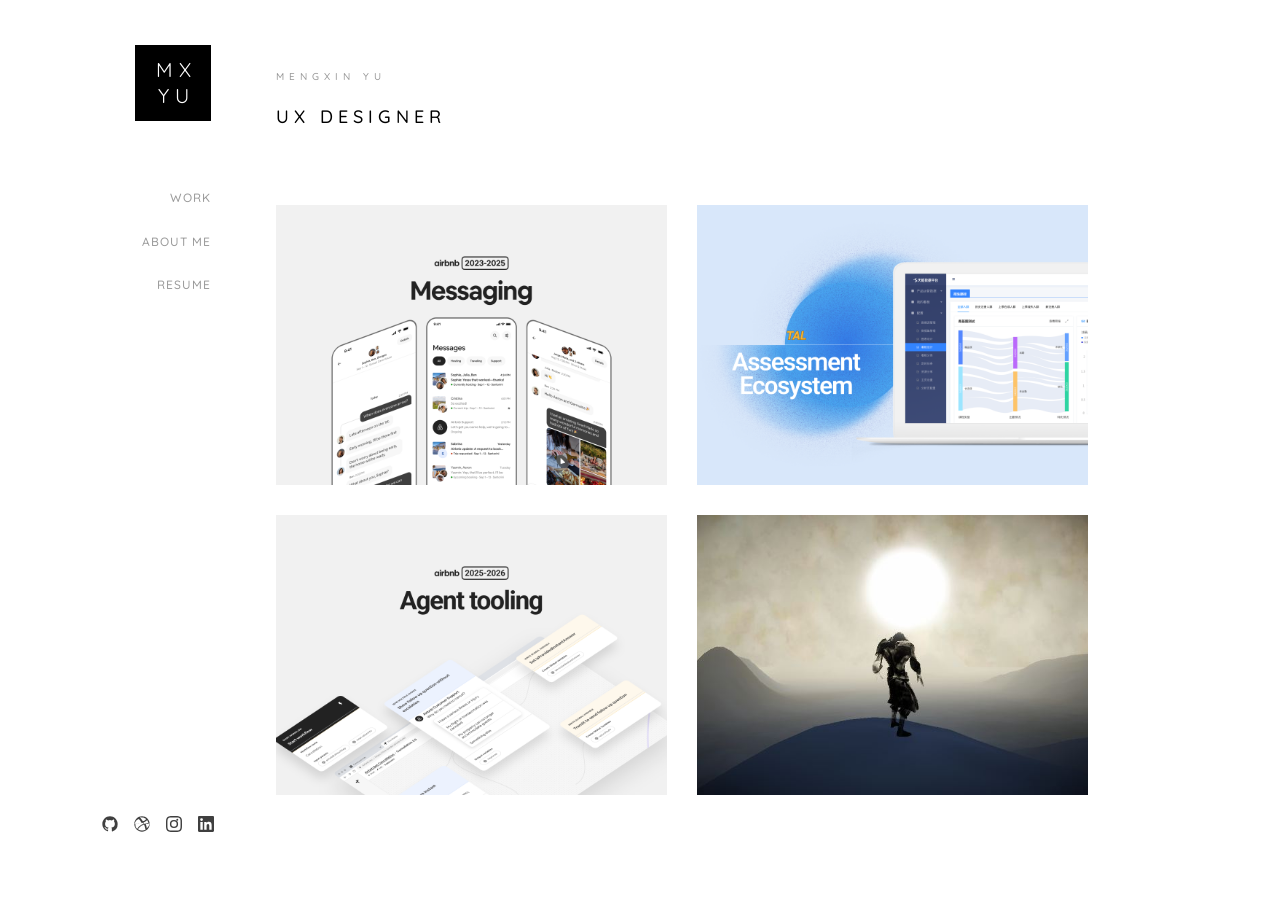
==== commit 310341d7: "Jul 31, 2026 Update: Made the draft for Messaging" ====
--- a/index.html
+++ b/index.html
@@ -86,8 +86,9 @@
 		before lifting the curtain, so fetching them early directly
 		shortens how long the loader is on screen.
 	-->
-	<link rel="preload" as="image" href="assets/images/site/Tianshu.jpg">
-	<link rel="preload" as="image" href="assets/images/site/Zhikang.jpg">
+	<link rel="preload" as="image" href="assets/images/site/Messaging.png">
+	<link rel="preload" as="image" href="assets/images/site/TAL.png">
+	<link rel="preload" as="image" href="assets/images/site/Tooling.png">
 	<link rel="preload" as="image" href="assets/images/site/Houyi.jpg">
 
 	<script src="assets/js/preloader.js" defer></script>
@@ -130,7 +131,7 @@
 			<div class="colorlib-footer">
 				<ul>
 					<!-- icons are inline SVG: no icon font / external CDN request needed -->
-					<li><a href="https://github.com/MengxinYuu" target="_blank" rel="noopener" aria-label="GitHub">
+					<li><a href="https://github.com/MengxinYo" target="_blank" rel="noopener" aria-label="GitHub">
 						<svg viewBox="0 0 24 24" width="16" height="16" fill="currentColor" aria-hidden="true"><path d="M12 .5C5.65.5.5 5.65.5 12c0 5.1 3.29 9.42 7.86 10.96.57.1.78-.25.78-.55 0-.27-.01-1.15-.02-2.09-3.2.7-3.88-1.36-3.88-1.36-.52-1.33-1.28-1.69-1.28-1.69-1.04-.71.08-.7.08-.7 1.15.08 1.76 1.18 1.76 1.18 1.03 1.75 2.7 1.25 3.36.96.1-.74.4-1.25.73-1.54-2.55-.29-5.24-1.28-5.24-5.68 0-1.25.45-2.28 1.18-3.08-.12-.29-.51-1.45.11-3.02 0 0 .96-.31 3.15 1.18a10.9 10.9 0 0 1 5.73 0c2.18-1.49 3.15-1.18 3.15-1.18.62 1.57.23 2.73.11 3.02.73.8 1.18 1.83 1.18 3.08 0 4.41-2.7 5.38-5.27 5.67.42.36.78 1.07.78 2.16 0 1.56-.01 2.82-.01 3.2 0 .3.2.66.79.55A11.5 11.5 0 0 0 23.5 12C23.5 5.65 18.35.5 12 .5Z"/></svg>
 					</a></li>
 					<li><a href="https://dribbble.com/mengxinyuu" target="_blank" rel="noopener" aria-label="Dribbble">
@@ -158,7 +159,7 @@
 					</div>
 					<div class="row">
 						<div class="col-md-5 animate-box">
-							<a class="project" href="work/airbnb-messaging.html" style="background-image: linear-gradient(135deg, #ffdfcd, #ffb199);">
+							<a class="project" href="work/airbnb-messaging.html" style="background-image: url(assets/images/site/Messaging.png);">
 								<div class="desc">
 									<div class="con">
 										<h3>Airbnb Messaging</h3>
@@ -168,7 +169,7 @@
 							</a>
 						</div>
 						<div class="col-md-5 animate-box">
-							<a class="project" href="work/tal.html" style="background-image: url(assets/images/site/Tianshu.jpg);">
+							<a class="project" href="work/tal.html" style="background-image: url(assets/images/site/TAL.png);">
 								<div class="desc">
 									<div class="con">
 										<h3>TAL Assessment Ecosystem</h3>
@@ -178,10 +179,10 @@
 							</a>
 						</div>
 						<div class="col-md-5 animate-box">
-							<div class="project is-placeholder" style="background-image: url(assets/images/site/Zhikang.jpg);">
-								<div class="desc">
-									<div class="con">
-										<h3>Student Assessment Tool for Zhikang</h3>
+							<div class="project is-placeholder" style="background-image: url(assets/images/site/Tooling.png);">
+								<div class="desc">
+									<div class="con">
+										<h3>Airbnb Agent Tooling</h3>
 										<span>Under Construction. See you soon!</span>
 									</div>
 								</div>
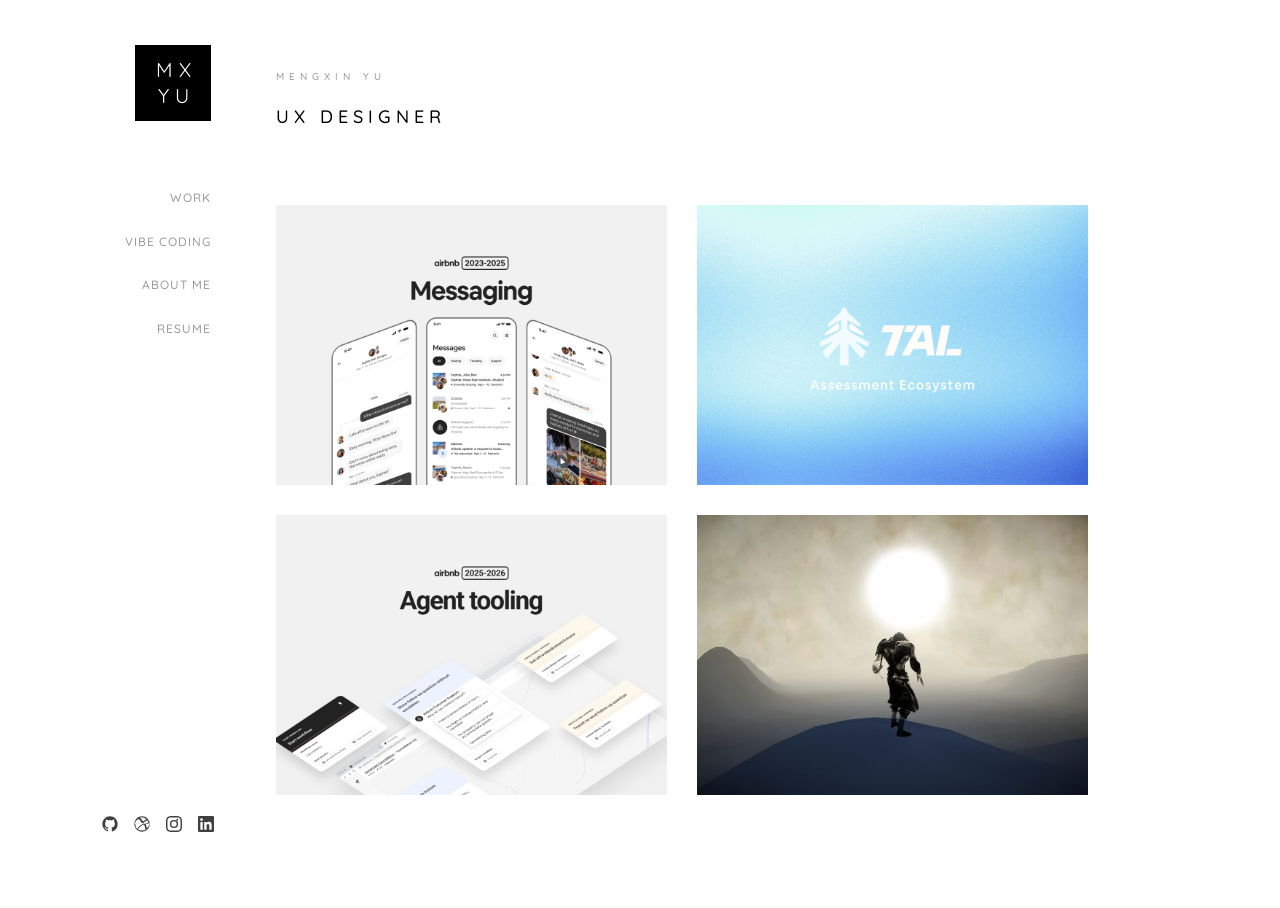
==== commit a917cad6: "Sep 10, 2026 Updated page for vibe coding" ====
--- a/index.html
+++ b/index.html
@@ -123,6 +123,7 @@
 			<nav id="colorlib-main-menu" role="navigation">
 				<ul>
 					<li><a href="index.html">Work</a></li>
+					<li><a href="vibe-coding.html">Vibe Coding</a></li>
 					<li><a href="about.html">About Me</a></li>
 					<li><a href="resume.html">Resume</a></li>
 				</ul>
